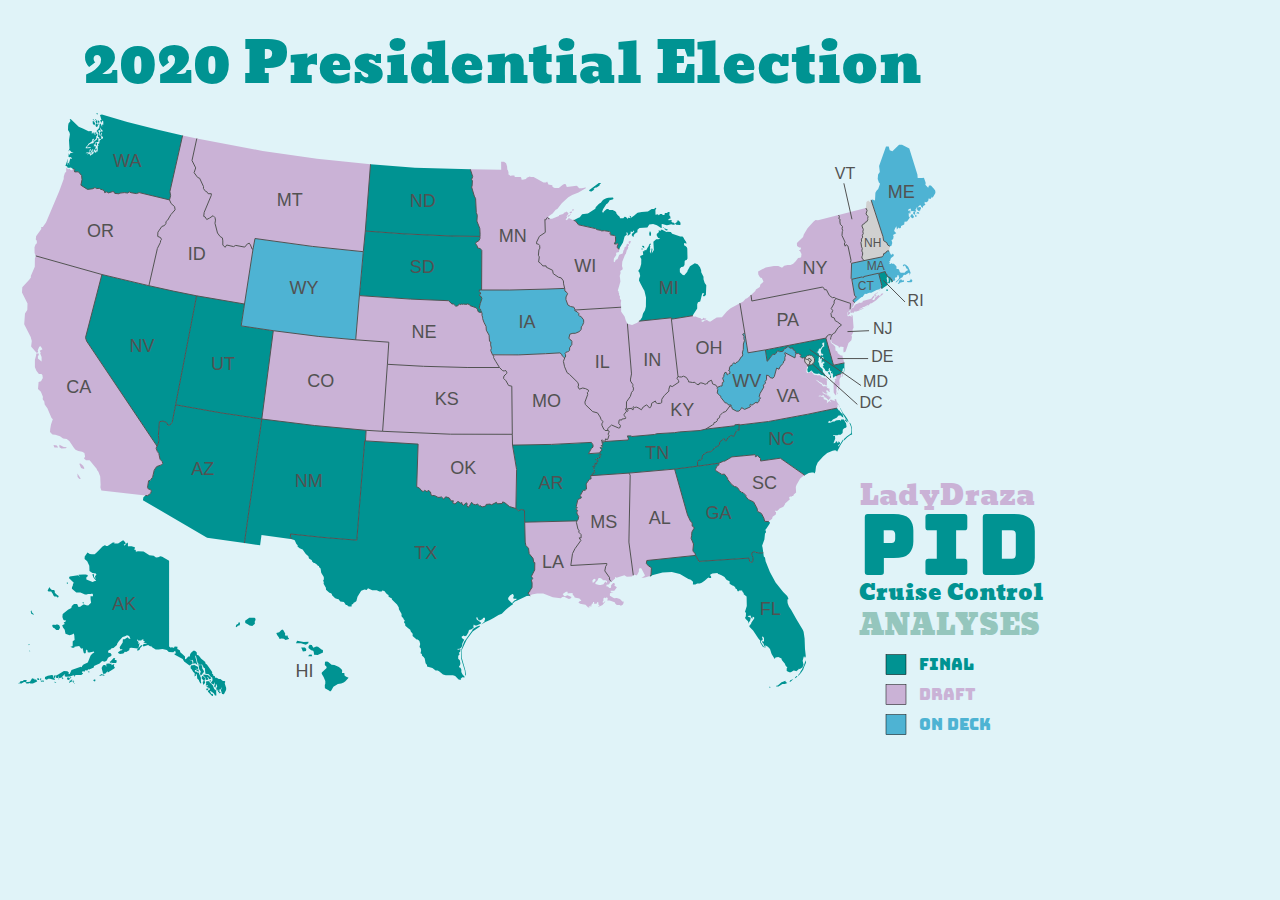
==== index.html @ 4c6d027c "Rename Index.html to index.html" ====
<!-- saved from url=(0014)about:internet -->
<html><head><meta http-equiv="Content-Type" content="text/html; charset=UTF-8">
   <title>Draza Map</title>
   <style type="text/css">
      .states {fill:#D0D0D0}                        /* default color for all states not specified below */
      .borders {stroke:#525252; stroke-width:1}    /* color and width of borders between states */
      .dccircle {display:yes}                      /* set display to yes to show the circle for the District of Columbia, or none to hide it */

      @font-face {
          font-family: 'Advent Pro';
          src: url('fonts/AdventPro-Regular.ttf') format('truetype');
          font-weight: normal;
          font-style: normal;
      }

      @font-face {
          font-family: 'Bevan';
          src: url('fonts/Bevan-Regular.ttf') format('truetype');
          font-weight: normal;
          font-style: normal;
      }

      @font-face {
          font-family: 'Bungee';
          src: url('fonts/Bungee-Regular.ttf') format('truetype');
          font-weight: normal;
          font-style: normal;
      }

      body {
         background-color: #e0f3f8;
      }

      .final, #legend-final {
        fill: #009392;
        color: #009392;
      }

      .draft, #legend-draft {
        fill: #cab2d6;
        color: #cab2d6;
      }

      .on-deck, #legend-on-deck {
        fill: #4eb3d3;
        color: #4eb3d3;
      }

      #map .dim {
         fill: #D0D0D0;
      }

      #map .highlight {
         fill: #ffff00 !important;
      }

      #map .state {
         cursor: pointer;
      }

      #map .state:hover path {
         opacity: .7;
      }

      #map .state text {
         font-size: 18px;
         font-family: Arial;
         fill: #525252;
         user-select: none
      }

      #map .state .text-md tspan {
         font-size: 16px;
      }

      #map .state .text-sm tspan {
         font-size: 12px;
      }

      #legend .ladydraza-text tspan {
         font-family: Bevan;
         font-size: 28px;
         font-weight: 100;
         fill: #cab2d6;
      }

      #legend .pid-text tspan {
         font-family: Bungee;
         font-size: 84px;
         font-weight: 100;
         fill: #009392;
         letter-spacing: 5px;
      }

      #legend .cruise-control-text tspan {
         font-family: Bevan;
         font-size: 22px;
         font-weight: 100;
         fill: #009392;
      }

      #legend .analyses-text tspan {
         font-family: Bevan;
         font-size: 29px;
         font-weight: 100;
         fill: #95c6bd;
      }

      #map-title text {
         font-family: Bevan;
         font-size: 56px;
         fill: #009392;
      }

      #legend text {
         font-family: Bungee;
         font-size: 16px;
      }

      #state-info {
         position: absolute;
         background-color: #efefef;
         border-radius: .5em;
         box-shadow: 5px 5px 15px #222;
         padding: 15px 0;
      }

      #state-info .header {
         font-family: Bungee;
         color: #333333;
         text-align: center;
         font-size: 20px;
         padding: 0 15px;
         line-height: 1;
      }

      #state-info .dots {
         font-family: Bungee;
         color: #333333;
         text-align: center;
         font-size: 20px;
         line-height: 1;
      }

      #state-info .menu {
         padding-left: 0;
         text-align: center;
         font-family: Advent Pro, Arial;
         font-size: 18px;
         list-style-type: none;
         margin: 0;
      }

      #state-info .menu li {
         padding: 0 20px;
      }

      #state-info .menu li:hover {
         background-color: #21c0c0;
         cursor: pointer;
      }

   </style>
   <script>
      const states = {
         'ak': { 'status': 'final' },
         'al': { 'status': 'draft' },
         'ar': { 'status': 'final' },
         'az': { 'status': 'final' },
         'ca': { 'status': 'draft' },
         'co': { 'status': 'draft' },
         'ct': { 'status': 'on-deck' },
         'dc': { 'status': null },
         'de': { 'status': 'draft' },
         'fl': { 'status': 'final' },
         'ga': { 'status': 'final' },
         'hi': { 'status': 'final' },
         'ia': { 'status': 'on-deck' },
         'id': { 'status': 'draft' },
         'il': { 'status': 'draft' },
         'in': { 'status': 'draft' },
         'ks': { 'status': 'draft' },
         'ky': { 'status': 'draft' },
         'la': { 'status': 'draft' },
         'ma': { 'status': 'on-deck' },
         'md': { 'status': 'final' },
         'me': { 'status': 'on-deck' },
         'mi': { 'status': 'final' },
         'mn': { 'status': 'draft' },
         'mo': { 'status': 'draft' },
         'ms': { 'status': 'draft' },
         'mt': { 'status': 'draft' },
         'nc': { 'status': 'final' },
         'nd': { 'status': 'final' },
         'ne': { 'status': 'draft' },
         'nh': { 'status': null },
         'nj': { 'status': 'draft' },
         'nm': { 'status': 'final' },
         'nv': { 'status': 'final' },
         'ny': { 'status': 'draft' },
         'oh': { 'status': 'draft' },
         'ok': { 'status': 'draft' },
         'or': { 'status': 'draft' },
         'pa': { 'status': 'draft' },
         'ri': { 'status': 'final' },
         'sc': { 'status': 'draft' },
         'sd': { 'status': 'final' },
         'tn': { 'status': 'final' },
         'tx': { 'status': 'final' },
         'ut': { 'status': 'final' },
         'va': { 'status': 'draft' },
         'vt': { 'status': 'draft' },
         'wa': { 'status': 'final' },
         'wi': { 'status': 'draft' },
         'wv': { 'status': 'on-deck' },
         'wy': { 'status': 'on-deck' },
      };

      const statuses = {
         'final': 'Final',
         'draft': 'Draft',
         'on-deck': 'On Deck',
      };

      window.onload = function () {
         // color code the states
         document.querySelectorAll('.state').forEach(function (state) {
            const abbrev = state.getAttribute('data-state');

            if (abbrev && states[abbrev].status) {
               state.classList.add(states[abbrev].status);
            }
         });

         // hover over final/draft/on-deck to see specific states
         document.querySelectorAll("#legend-final, #legend-draft, #legend-on-deck").forEach(function(el) {
            let type = el.id.replace('legend-', '');

            el.onmouseover = function() {
               document.querySelectorAll('.state .' + type).forEach(function (state) {
                  state.classList.remove('dim');
               })

               document.querySelectorAll('.state:not(.' + type + ')').forEach(function (state) {
                  state.classList.add('dim');
               })
            };

            el.onmouseout = function() {
               document.querySelectorAll('.state').forEach(function (state) {
                  state.classList.remove('dim');
               })
            }
         })

         document.onclick = function (ev) {
            const info = document.getElementById('state-info');
            const title = info.querySelector('.title');
            const status = info.querySelector('.status');

            if (ev.path.includes(info)) {
               return; // state-info clicked
            }

            // unhighlight states
            document.querySelectorAll('.state').forEach(function (el) {
               el.classList.remove('highlight');
               info.style.display = 'none';
               status.className = 'status';
            });

            // highlight selected state and show info box
            ev.path.forEach(function(el) {
               if (el.matches && el.matches('.state')) {
                  const abbrev = el.getAttribute('data-state');
                  const state = states[abbrev]
                  const stateName = el.querySelector('path title').innerHTML;

                  info.style.left = ev.clientX;
                  info.style.top = ev.clientY;

                  title.innerHTML = stateName;
                  status.classList.add(state.status);
                  status.innerHTML = '- ' + (statuses[state.status] || 'N/A');

                  el.classList.add('highlight');
                  info.style.display = '';
               }
            });
         }
      };
   </script>
</head>
<body>
   <div id="state-info" style="display: none;">
      <div class="header">
         <span class="title">MINNESOTA</span>
         <span class="status">- Draft</span>
      </div>
      <div class="dots">...</div>
      <ul class="menu">
         <li>Intro to PID Cruise Control</li>
         <li>Source Data JSON Feed</li>
         <li>Vote Ratio & Total Charts</li>
         <li>PDF Summary Analysis</li>
      </ul>
      <div class="dots">...</div>
      <ul class="menu">
         <li>USEIP</li>
         <li>"Counting" Votes</li>
         <li>What are the Odds?</li>
         <li>Why Florida is Weird</li>
      </ul>
      <div class="dots">...</div>
      <ul class="menu">
         <li>LadyDraza Telegram Channel</li>
         <li>Email LadyDraza</li>
      </ul>
   </div>

   <svg width="1059" height="800">

   <svg id="map-title" x="0" y="0">
      <text>
         <tspan x="75" y="75" dy="0">2020 Presidential Election</tspan>
      </text>
   </svg>

   <svg id="map" y="100" height="593" inkscape:version="0.92.5 (2060ec1f9f, 2020-04-08)" sodipodi:docname="draza.svg" version="1.1" width="959" xmlns="http://www.w3.org/2000/svg" xmlns:cc="http://creativecommons.org/ns#" xmlns:dc="http://purl.org/dc/elements/1.1/" xmlns:inkscape="http://www.inkscape.org/namespaces/inkscape" xmlns:rdf="http://www.w3.org/1999/02/22-rdf-syntax-ns#" xmlns:sodipodi="http://sodipodi.sourceforge.net/DTD/sodipodi-0.dtd" xmlns:svg="http://www.w3.org/2000/svg">
      <g class="states" id="g5493">
         <g class="state" data-state="al">
            <path d="m 643,467.4 .4,-7.3 -.9,-1.2 -1.7,-.7 -2.5,-2.8 .5,-2.9 48.8,-5.1 -.7,-2.2 -1.5,-1.5 -.5,-1.4 .6,-6.3 -2.4,-5.7 .5,-2.6 .3,-3.7 2.2,-3.8 -.2,-1.1 -1.7,-1 v -3.2 l -1.8,-1.9 -2.9,-6.1 -12.9,-45.8 -45.7,4 1.3,2 -1.3,67 4.4,33.2 .9,-.5 1.3,.1 .6,.4 .8,-.1 2,-3.8 v -2.3 l 1.1,-1.1 1.4,.5 3.4,6.4 v .9 l -3.3,2.2 3.5,-.4 4.9,-1.6 z" id="path5291">
               <title id="title5289">Alabama</title>
            </path>
            <text id="text5725-71-79" x="640.76062" xml:space="preserve" y="416.32956">
               <tspan id="tspan5723-14-4" sodipodi:role="line" x="640.76062" y="416.32956">AL</tspan>
            </text>
         </g>
         <!-- The scale of Alaska is 42% that of the contiguous United States, so its area is reduced to about 17.6%. The Islands of Four Mountains, Andreanof Islands, Rat Islands and Near Islands are not shown. -->
         <g class="state" data-state="ak">
            <path d="m 15.8,572 h 2.4 l .7,.7 -1,1.2 -1.9,.2 -2.5,1.3 -3.7,-.1 2.2,-.9 .3,-1.1 2.5,-.3 z m 8.3,-1.7 1.3,.5 h .9 l .5,1.2 .3,-.6 .9,.2 1.1,1.5 0,.5 -4.2,1.9 -2.4,-.1 -1,-.5 -1.1,.7 -2,0 -1.1,-1.4 4.7,-.5 z m 5.4,-.1 1,.1 .7,.7 v 1 l -1.3,.1 -.9,-1.1 z m 2.5,.3 1.3,-.1 -.1,1 -1.1,.6 z m .3,2.2 3.4,-.1 .2,1.1 -1.3,.1 -.3,-.5 -.8,.6 -.4,-.6 -.9,-.2 z m 166.3,7.6 2.1,.1 -1,1.9 -1.1,-.1 -.4,-.8 .5,-1.3 m -1.1,-2.9 .6,-1.3 -.2,-2.3 2.4,-.5 4.5,4.4 1.3,3.4 1.9,1.6 .3,5.1 -1.4,0 -1.3,-2.3 -3.1,-2.4 h -.6 l 1.1,2.8 1.7,.2 .2,2.1 -.9,.1 -4.1,-4.4 -.1,-.9 1.9,-1 0,-1 -.5,-.8 -1.6,-.6 -1.7,-1.3 1.4,.1 .5,-.4 -.6,-.9 -.6,.5 z m -3.6,-9.1 1.3,.1 2.4,2.5 -.2,.8 -.8,-.1 -.1,1.8 .5,.5 0,1.5 -.8,.3 -.4,1.2 -.8,-.4 -.4,-2.2 1.1,-1.4 -2.1,-2.2 .1,-1.2 z m 1.5,-1.5 1.9,.2 2.5,.1 3.4,3.2 -.2,.5 -1.1,.6 -1.1,-.2 -.1,-.7 -1.2,-1.6 -.3,.7 1,1.3 -.2,1.2 -.8,-.1 -1.3,.2 -.1,-1.7 -2.6,-2.8 z m -12.7,-8.9 .9,-.4 h 1.6 l .7,-.5 4.1,2.2 .1,1.5 -.5,.5 h -.8 l -1.4,-.7 1.1,1.3 1.8,0 .5,2 -.9,0 -2.2,-1.5 -1.1,-.2 .6,1.3 .1,.9 .8,-.6 1.7,1.2 1.3,-.1 -.2,.8 1.9,4.3 0,3.4 .4,2.1 -.8,.3 -1.2,-2 -.5,-1.5 -1.6,-1.6 -.2,-2.7 -.6,-1.7 h -.7 l .3,1.1 0,.5 -1.4,1 .1,-3.3 -1.6,-1.6 -1.3,-2.3 -1.2,-1.2 z m 7.2,-2.3 1.1,1.8 2.4,-.1 1,2.1 -.6,.6 2,3.2 v 1.3 l -1.2,.8 v .7 l -2,1.9 -.5,-1.4 -.1,-1.3 .6,-.7 v -1.1 l -1.5,-1.9 -.5,-3.7 -.9,-1.5 z m -56.7,-18.3 -4,4.1 v 1.6 l 2.1,-.8 .8,-1.9 2.2,-2.4 z m -31.6,16.6 0,.6 1.8,1.2 .2,-1.4 .6,.9 3.5,.1 .7,-.6 .2,-1.8 -.5,-.7 -1.4,0 0,-.8 .4,-.6 v -.4 l -1.5,-.3 -3.3,3.6 z m -8.1,6.2 1.5,5.8 h 2.1 l 2.4,-2.5 .3,1.2 6.3,-4 .7,-1 -1,-1.1 v -.7 l .5,-1.3 -.9,-.1 -2,1 0,-1.2 -2.7,-.6 -2.4,.3 -.2,3.4 -.8,-2 -1.5,-.1 -1,.6 z m -2.2,8.2 .1,-.7 2.1,-1.3 .6,.3 1.3,.2 1.3,1.2 -2.2,-.2 -.4,-.6 -1,.6 z m -5.2,3.3 -1.1,.8 1.5,1.4 .8,-.7 -.1,-1.3 z m -6.3,-7.9 1.4,.1 .4,.6 -1.8,.1 z m -13.9,11.9 v .5 l .7,.1 -.1,-.6 z m -.4,-3.2 -1,1 v .5 l .7,1.1 1,-1 -.7,-.1 z m -2,-.8 -.3,1 -1.3,.1 -.4,.2 0,1.3 -.5,.9 .6,0 .7,-.9 .8,-.1 .9,-1 .2,-1.3 z m -4.4,-2 -.2,1.8 1.4,.8 1.2,-.6 0,-1 1.7,-.3 -.1,-.6 -.9,-.2 -.7,.6 -.9,-.5 z m -4.9,-.1 1,.7 -.3,1.2 -1.4,-1.1 z m -4.2,1.3 1.4,.1 -.7,.8 z m -3.5,3 1.8,1.1 -1.7,.1 z m -25.4,-31.2 1.2,.6 -.8,.6 z m -.7,-6.3 .4,1.2 .8,-1.2 z m 24.3,-19.3 1.5,-.1 .9,.4 1.1,-.5 1.3,-.1 1.6,.8 .8,1.9 -.1,.9 -1.2,2 -2.4,-.2 -2.1,-1.8 -1,-.4 -1.1,-2 z m -21.1,-14.4 .1,1.9 2,2 v .5 l -.8,-.2 -1.7,-.8 -.3,-1.1 -.3,-1.6 z m 18.3,-23.3 v 1.2 l 1.9,1.8 h 2.3 l .6,1.1 v 1.6 l 2.1,1.9 1.8,1.2 -.1,.7 -.7,1.1 -1.4,-1.2 -2.1,.1 -.8,-.8 -.9,-2.1 -1.5,-2.2 -2.6,-.1 -1,-.7 1,-2.1 z m 16.8,-4.5 1,0 .1,1.1 h -1 z m 16.2,19.7 .9,.1 0,1.2 -1.7,-.5 z m 127.8,77.7 -1.2,.4 -.1,1.1 h 1.2 z m -157.6,-4.5 -1.3,-.4 -4.1,.6 -2.8,1.4 -.1,1.9 1.9,.7 1.5,-.9 1.7,-.1 4.7,1.4 .1,-1.3 -1.6,-1.1 z m 2.1,2.3 -.4,-1.4 1.2,.2 .1,1.4 1.8,0 .4,-2.5 .3,2.4 2.5,-.1 3.2,-3.3 .8,.1 -.7,1.3 1.4,.9 4.2,-.2 2.6,-1.2 1.4,-.1 .3,1.5 .6,-.5 .4,-1.4 5.9,.2 1.9,-1.6 -1.3,-1.1 .6,-1.2 2.6,.2 -.2,-1.2 2.5,.2 .7,-1.1 1.1,.2 4.6,-1.9 .2,-1.7 5.6,-2.4 2,-1.9 1.2,-.6 1.3,.8 2.3,-.9 1.1,-1.9 .5,-1.3 1.7,-.9 1.5,-.7 .4,-1.4 -1.1,-1.7 -2.2,-.2 -.2,-1.3 .8,-1.6 1.4,-.2 1.3,-1.5 1.9,-.1 3.4,-3.2 .4,-1.4 1.5,-2.3 3.8,-4.1 2.5,-.9 1.9,-.9 2.1,.8 1.4,2.6 -1.5,0 -1.4,-1.5 -3,2 -1.7,.1 -.2,3.1 -3.1,4.9 .6,2 2.3,0 -.6,1 -1.4,.1 -2.4,1.8 0,.9 1.9,1 3.4,-.6 1.4,-1.7 1.4,.1 3,-1.7 .5,-2.3 1.6,-.1 6.3,.8 1,-1.1 1,-4.5 -1.6,1.1 .6,-2.2 -1.6,-1.4 .8,-1.5 .1,1.5 3.4,0 .7,-1 1.6,-.1 -.3,1.7 1.9,.1 -1.9,1.3 4.1,1.1 -3.5,.4 -1.3,1.2 .9,1.4 4.6,-1.7 2.3,1.7 .7,-.9 .6,1.4 4,2.3 h 2.9 l 3.9,-.5 4.3,1.1 2,1.9 4.5,.4 1.8,-1.5 .8,2.4 -1.8,.7 1.2,1.2 7.4,3.8 1.4,2.5 5.4,4.1 3.3,-2 -.6,-2.2 -3.5,-2 3.1,1.2 .5,-.7 .9,1.3 0,2.7 2.1,-.6 2.1,1.8 -2.5,-9.8 1.2,1.3 1.4,6 2.2,2.5 2.4,-.4 1.8,3.5 h .9 l .6,5.6 3.4,.5 1.6,2.2 1.8,1.1 .4,2.8 -1.8,2.6 2.9,1.6 1.2,-2.4 -.2,3.1 -.8,.9 1.4,1.7 .7,-2.4 -.2,-1.2 .8,.2 .6,2.3 -1,1.4 .6,2.6 .5,.4 .3,-1.6 .7,.6 -.3,2 1.2,.2 -.4,.9 1.7,-.1 0,-1 h -1 l .1,-1.7 -.8,-.6 1.7,-.3 .5,-.8 0,-1.6 .5,1.3 -.6,1.8 1.2,3.9 1.8,.1 2.2,-4.2 .1,-1.9 -1.3,-4 -.1,-1.2 .5,-1.2 -.7,-.7 -1.7,.1 -2.5,-2 -1.7,0 -2,-1.4 -1.5,0 -.5,-1.6 -1.4,-.3 -.2,-1.5 -1,-.5 .1,-1.7 -5.1,-7.4 -1.8,-1.5 v -1.2 l -4.3,-3.5 -.7,-1.1 -1.6,-2 -1.9,-.6 0,-2.2 -1.2,-1.3 -1.7,-.7 -2.1,1.3 -1.6,2.1 -.4,2.4 -1.5,.1 -2.5,2.7 -.8,-.3 v -2.5 l -2.4,-2.2 -2.3,-2 -.5,-2 -2.5,-1.3 .2,-2.2 -2.8,-.1 -.7,1.1 -1.2,0 -.7,-.7 -1.2,.8 -1.8,-1.2 0,-85.8 -6.9,-4.1 -1.8,-.5 -2.2,1.1 -2.2,.1 -2.3,-1.6 -4.3,-.6 -5.8,-3.6 -5.7,-.4 -2,.5 -.2,-1.8 -1.8,-.7 1.1,-1 -.2,-.9 -3.2,-1.1 h -2.4 l -.4,.4 -.9,-.6 .1,-2.6 -.8,-.9 -2.5,2.9 -.8,-.1 v -.8 l 1.7,-.8 v -.8 l -1.9,-2.4 -1.1,-.1 -4.5,3.1 h -3.9 l .4,-.9 -1.8,-.1 -5.2,3.4 -1.8,0 -.6,-.8 -2.7,1.5 -3.6,3.7 -2.8,2.7 -1.5,1.2  -2.6,.1 -2.2,-.4 -2.3,-1.3 v 0 l -2.8,3.9 -.1,2.4 2.6,2.4 2.1,4.5 .2,5.3 2.9,2 3.4,.4 .7,.8 -1.5,2.3 .7,2.7 -1.7,-2.6 v -2.4 l -1.5,-.3 .1,1.2 .7,2.1 2.9,3.7 h -1.4 l -2.2,1.1 -6.2,-2.5 -.1,-2 1.4,-1.3 0,-1.4 -2.1,-.5 -2.3,.2 -4.8,.2 1.5,2.3 -1.9,-1.8 -8.4,1.2 -.8,1.5 4.9,4.7 -.8,1.4 -.3,2 -.7,.8 -.1,1.9 4.4,3.6 4.1,.2 4.6,1.9 h 2 l .8,-.6 3.8,.1 .1,-.8 1.2,1.1 .1,2 -2.5,-.1 .1,3.3 .5,3.2 -2.9,2.7 -1.9,-.1 -2,-.8 -1,.1 -3.1,2.1 -1.7,.2 -1.4,-2.8 -3.1,0 -2.2,2 -.5,1.8 -3.3,1.8 -5.3,4.3 -.3,3.1 .7,2.2 1,1.2 1,-.4 .9,1 -.8,.6 -1.5,.9 1.1,1.5 -2.6,1.1 .8,2.2 1.7,2.3 .8,4.1 4,1.5 2.6,-.8 1.7,-1.1 .5,2.1 .3,4.4 -1.9,1.4 0,4.4 -.6,.9 h -1.7 l 1.7,1.2 2.1,-.1 .4,-1 4.6,-.6 2,2.6 1.3,-.7 1.3,5.1 1,.5 1,-.7 .1,-2.4 .9,-1 .7,1.1 .2,1.6 1.6,.4 4.7,-1.2 .2,1.2 -2,1.1 -1.6,1.7 -2.8,7 -4.3,2 -1.4,1.5 -.3,1.4 -1,-.6 -9.3,3.3 -1.8,4.1 -1.3,-.4 .5,-1.1 -1.5,-1.4 -3.5,-.2 -5.3,3.2 -2.2,1.3 -2.3,0 -.5,2.4 z" id="path5295">
               <title id="title5293">Alaska</title>
            </path>
            <text id="text5725-71-55" x="104.188" xml:space="preserve" y="501.71381">
               <tspan id="tspan5723-14-53" sodipodi:role="line" x="104.188" y="501.71381">AK</tspan>
            </text>
         </g>
         <g class="state" data-state="az">
            <path d="m 139.6,387.6 3,-2.2 .8,-2.4 -1,-1.6 -1.8,-.2 -1.1,-1.6 1.1,-6.9 1.6,-.3 2.4,-3.2 1.6,-7 2.4,-3.6 4.8,-1.7 1.3,-1.3 -.4,-1.9 -2.3,-2.5 -1.2,-5.8 -1.4,-1.8 -1.3,-3.4 .9,-2.1 1.4,-3 .5,-2.9 -.5,-4.9 1,-13.6 3.5,-.6 3.7,1.4 1.2,2.7 h 2 l 2.4,-2.9 3.4,-17.5 46.2,8.2 40,6 -17.4,124.1 -37.3,-5.4 -64.2,-37.5 .5,-2.9 2,-1.8 z" id="path5299">
               <title id="title5297">Arizona</title>
            </path>
            <text id="text5725-64" x="183.28081" xml:space="preserve" y="366.89658">
               <tspan id="tspan5723-98" sodipodi:role="line" x="183.28081" y="366.89658">AZ</tspan>
            </text>
         </g>
         <g class="state" data-state="ar">
            <path d="m 584.2,367 .9,-2.2 1.2,.5 .7,-1 -.8,-.7 .3,-1.5 -1.1,-.9 .6,-1 -.1,-1.5 -1.1,-.1 .8,-.8 1.3,.8 .3,-1.4 -.4,-1.1 .1,-.7 2,.6 -.4,-1.5 1.6,-1.3 -.5,-.9 -1.1,.1 -.6,-.9 .9,-.9 1.6,-.2 .5,-.8 1.4,-.2 -.1,-.8 -.9,-.9 v -.5 h 1.5 l .4,-.7 -1.4,-1 -.1,-.6 -11.2,.8 2.8,-5.1 1.7,-1.5 v -2.2 l -1.6,-2.5 -39.8,2 -39.1,.7 4.1,24.4 -.7,39 2.6,2.3 2.8,-1.3 3.2,.8 .2,11.9 52.3,-1.3 1.2,-1.5 .5,-3 -1.5,-2.3 -.5,-2.2 .9,-.7 v -.8 l -1.7,-1.1 -.1,-.7 1.6,-.9 -1.2,-1.1 1.7,-7.1 3.4,-1.6 v -.8 l -1.1,-1.4 2.9,-5.4 h 1.9 l 1.5,-1.2 -.3,-5.2 3.1,-4.5 1.8,-.6 -.5,-3.1 z" id="path5303">
               <title id="title5301">Arkansas</title>
            </path>
            <text id="text5725-71-6" x="530.41296" xml:space="preserve" y="381.27704">
               <tspan id="tspan5723-14-6" sodipodi:role="line" x="530.41296" y="381.27704">AR</tspan>
            </text>
         </g>
         <g class="state" data-state="ca">
            <path d="m 69.4,365.6 3.4,5.2 -1.4,.1 -1.8,-1.9 z m 1.9,-9.8 1.8,4.1 2.6,1 .7,-.6 -1.3,-2.5 -2.6,-2.4 z m -19.9,-19 v 2.4 l 2,1.2 4.4,-.2 1,-1 -3.1,-.2 z m -5.9,.1 3.3,.5 1.4,2.2 h -3.8 z m 47.9,45.5 -1,-3 .2,-3 -.4,-7.9 -1.8,-4.8 -1.2,-1.4 -.6,-1.5 -7,-8.6 -3.6,.1 -2,-1.9 1.1,-1.8 -.7,-3.7 -2.2,-1.2 -3.9,-.6 -2.8,-1.3 -1.5,-1.9 -4.5,-6.6 -2.7,-2.2 -3.7,-.5 -3.1,-2.3 -4.7,-1.5 -2.8,-.3 -2.5,-2.5 .2,-2.8 .8,-4.8 1.8,-5.1 -1.4,-1.6 -4,-9.4 -2.7,-3.7 -.4,-3 -1.6,-2.3 .2,-2.5 -2,-5 -2.9,-2.7 .6,-7.1 2.4,-.8 1.8,-3.1 -.4,-3.2 -1,-.9 h -2.5 l -2.5,-3.3 -1.5,-3.5 v -7.5 l 1.2,-4.2 .2,-2.1 2.5,.2 -.1,1.6 -.8,.7 v 2.5 l 3.7,3.2 v -4.7 l -1.4,-3.4 .5,-1.1 -1,-1.7 2.8,-1.5 -1.9,-3 -1.4,.5 -1.5,3.8 .5,1.3 -.8,1 -.9,-.1 -5.4,-6.1 .7,-5.6 -1.1,-3.9 -6.5,-12.8 .8,-10.7 2.3,-3.6 .2,-6.4 -5.5,-11.1 .3,-5.2 6.9,-7.5 1.7,-2.4 -.1,-1.4 4,-9.2 .1,-8.4 .9,-2.5 66.1,18.6 -16.4,63.1 1.1,3.5 70.4,105 -.9,2.1 1.3,3.4 1.4,1.8 1.2,5.8 2.3,2.5 .4,1.9 -1.3,1.3 -4.8,1.7 -2.4,3.6 -1.6,7 -2.4,3.2 -1.6,.3 -1.1,6.9 1.1,1.6 1.8,.2 1,1.6 -.8,2.4 -3,2.2 -2.2,-.1 z" id="path5307">
               <title id="title5305">California</title>
            </path>
            <text id="text5725-24" x="58.350143" xml:space="preserve" y="285.10742">
               <tspan id="tspan5723-94" sodipodi:role="line" x="58.350143" y="285.10742">CA</tspan>
            </text>
         </g>
         <g class="state" data-state="co">
            <path d="m 374.6,323.3 -16.5,-1 -51.7,-4.8 -52.6,-6.5 11.5,-88.3 44.9,5.7 37.5,3.4 33.1,2.4 -1.4,22.1 z" id="path5311">
               <title id="title5309">Colorado</title>
            </path>
            <text id="text5725-48" x="299.22363" xml:space="preserve" y="278.81595">
               <tspan id="tspan5723-09" sodipodi:role="line" x="299.22363" y="278.81595">CO</tspan>
            </text>
         </g>
         <g class="state" data-state="ct">
            <path d="m 873.5,178.9 .4,-1.1 -3.2,-12.3 -.1,-.3 -14.9,3.4 v .7 l -.9,.3 -.5,-.7 -10.5,2.4 2.8,16.3 1.8,1.5 -3.5,3.4 1.7,2.2 5.4,-4.5 1.7,-1.3 h .8 l 2.4,-3.1 1.4,.1 2.9,-1.1 h 2.1 l 5.3,-2.7 2.8,-.9 1,-1 1.5,.5 z" id="path5315">
               <title id="title5313">Connecticut</title>
            </path>
            <text class="text-sm" x="849.77527" xml:space="preserve" y="182.26024">
               <tspan id="tspan6067-7" sodipodi:role="line" x="849.77527" y="182.26024">CT</tspan>
            </text>
         </g>
         <g class="state" data-state="de">
            <path d="m 822.2,226.6 -1.6,.3 -1.5,1.1 -1.2,2.1 7.6,27.1 10.9,-2.3 -2.2,-7.6 -1.1,.5 -3.3,-2.6 -.5,-1.7 -1.8,-1 -.2,-3.7 -2.1,-2.2 -1.1,-.8 -1.2,-1.1 -.4,-3.2 .3,-2.1 1,-2.2 z" id="path5319">
               <title id="title5317">Delaware</title>
            </path>
            <path d="m 829.57545,250.5642 h 30.55857" id="path6123" inkscape:connector-curvature="0" style="fill:none;stroke:#525252;stroke-width:1px;stroke-linecap:butt;stroke-linejoin:miter;stroke-opacity:1"></path>
            <text class="text-md" x="863.18634" xml:space="preserve" y="253.96034">
               <tspan id="tspan6067-7-0-7" sodipodi:role="line" x="863.18634" y="253.96034">DE</tspan>
            </text>
         </g>
         <g class="state" data-state="fl">
            <path d="m 751.7,445.1 -4,-.7 -1.7,-.9 -2.2,1.4 v 2.5 l 1.4,2.1 -.5,4.3 -2.1,.6 -1,-1.1 -.6,-3.2 -50.1,3.3 -3.3,-6 -48.8,5.1 -.5,2.9 2.5,2.8 1.7,.7 .9,1.2 -.4,7.3 -1.1,.6 .5,.4 1,-.3 .7,-.8 10.5,-2.7 9.2,-.5 8.1,1.9 8.5,5 2.4,.8 2.2,2 -.1,2.7 h 2.4 l 1.9,-1 2.5,.1 2,-.8 2.9,-2 3.1,-2.9 1.1,-.4 .6,.5 h 1.4 l .5,-.8 -.5,-1.2 -.6,-.6 .2,-.8 2,-1.1 5,-.4 .8,1 1,.1 2.3,1 3,1.8 1.2,1.7 1.1,1.2 2.8,1.4 v 2.4 l 2.8,1.9 1,.1 1.6,1.4 .7,1.6 1,.2 .8,2.1 .7,.6 1,-1.1 2.9,.1 .5,1.4 1.1,.9 v 1.3 l 2.9,2.2 .2,9.6 -1.8,5.8 1,1.2 -.2,3.4 -.8,1.4 .7,1.2 2.3,2.3 .3,1.5 .8,1 -.4,-1.9 1.3,-.6 .8,-3.6 -3,-1.2 .1,-.6 2.6,-.4 .9,2.6 1.1,.6 .1,-2 1.1,.3 .6,.8 -.1,.7 -2.9,4.2 -.2,1.1 -1.7,1.9 v 1.1 l 3.7,3.8 5.3,7.9 1.8,2.1 v 1.8 l 2.8,4.6 2.3,.6 .7,-1.2 -2.1,.3 -3,-4.5 .2,-1.4 1.5,-.8 v -1.5 l -.6,-1.3 .9,-.9 .4,.9 .7,.5 v 4 l -1.2,-.6 -.8,.9 1.4,1.6 1,2.6 1.2,-.6 2.3,1.2 2.1,2.2 1.6,5.1 3.1,4.8 .8,-1.3 2.8,-.5 3.2,1.3 .3,1.7 3.3,3.8 .1,1.1 2.2,2.7 -.7,.5 v 2.7 l 2.7,1.4 h 1.5 l 2.7,-1.8 1.5,.3 1.1,.4 2.3,-1.7 .2,-.7 1.2,.3 2.4,-1.7 1.3,-2.3 -.7,-3.2 -.2,-1.3 1.1,-4 .6,-.2 .6,1.6 .8,-1.8 -.8,-7.2 -.4,-10.5 -1,-6.8 -.7,-1.7 -6.6,-11.1 -5.2,-9.1 -2.2,-3.3 -1.3,-3.6 -.2,-3.4 .9,-.3 v -.9 l -1.1,-2.2 -4,-4 -7.6,-9.7 -5.7,-10.4 -4.3,-10.7 -.6,-3.7 -1.2,-1 -.5,-3.8 z m 9.2,134.5 1.7,-.1 -.7,-1 z m 7.3,-1.1 v -.7 l 1.6,-.2 3.7,-3.3 1.5,-.6 2.4,-.9 .3,1.3 1.7,.8 -2.6,1.2 h -2.4 l -3.9,2.5 z m 17.2,-7.6 -3,1.4 -1,1.3 1.1,.1 z m 3.8,-2.9 -1.1,.3 -1.4,2 1.1,-.2 1.5,-1.6 z m 8.3,-15.7 -1.7,5.6 -.8,1 -1,2.6 -1.2,1.6 -.7,1.7 -1.9,2.2 v .9 l 2.7,-2.8 2.4,-3.5 .6,-2 2.1,-4.9 z" id="path5323">
               <title id="title5321">Florida</title>
            </path>
            <text id="text5725-71-96" x="751.71564" xml:space="preserve" y="507.10648">
               <tspan id="tspan5723-14-90" sodipodi:role="line" x="751.71564" y="507.10648">FL</tspan>
            </text>
         </g>
         <g class="state" data-state="ga">
            <path d="m 761.8,414.1 v 1.4 l -4.2,6.2 -1.2,.2 1.5,.5 v 2 l -.9,1.1 -.6,6 -2.3,6.2 .5,2 .7,5.1 -3.6,.3 -4,-.7 -1.7,-.9 -2.2,1.4 v 2.5 l 1.4,2.1 -.5,4.3 -2.1,.6 -1,-1.1 -.6,-3.2 -50.1,3.3 -3.3,-6 -.7,-2.2 -1.5,-1.5 -.5,-1.4 .6,-6.3 -2.4,-5.7 .5,-2.6 .3,-3.7 2.2,-3.8 -.2,-1.1 -1.7,-1 v -3.2 l -1.8,-1.9 -2.9,-6.1 -12.9,-45.8 22.9,-2.9 21.4,-3 -.1,1.9 -1.9,1 -1.4,3.2 .2,1.3 6.1,3.8 2.6,-.3 3.1,4 .4,1.7 4.2,5.1 2.6,1.7 1.4,.2 2.2,1.6 1.1,2.2 2,1.6 1.8,.5 2.7,2.7 .1,1.4 2.6,2.8 5,2.3 3.6,6.7 .3,2.7 3.9,2.1 2.5,4.8 .8,3.1 4.2,.4 z" id="path5327">
               <title id="title5325">Georgia</title>
            </path>
            <text id="text5725-71-60" x="697.38385" xml:space="preserve" y="410.93686">
               <tspan id="tspan5723-14-0" sodipodi:role="line" x="697.38385" y="410.93686">GA</tspan>
            </text>
         </g>
         <!-- Hawaii is shown in the same scale as the contiguous United States. The Northwestern Hawaiian Islands are not shown. -->
         <g class="state" data-state="hi">
            <path d="m 317,553.7 -.2,3.2 1.7,1.9 .1,1.2 -4.8,4.5 -.1,1.2 1.9,3.2 1.7,4.2 v 2.6 l -.5,1.2 .1,3.4 4.1,2.1 1.1,1.1 1.2,-1.1 2.1,-3.6 4.5,-2.9 3.3,-.5 2.5,-1 1.7,-1.2 3.2,-3.5 -2.8,-1.1 -1.4,-1.4 .1,-1.7 -.5,-.6 h -2 l .2,-2.5 -.7,-1.2 -2.6,-2.3 -4.5,-1.9 -2.8,-.2 -3.3,-2.7 -1.2,-.6 z m -15.3,-17 -1.1,1.5 -.1,1.7 2.7,2.4 1.9,.5 .6,1 .4,3 3.6,.2 5.3,-2.6 -.1,-2.5 -1.4,-.5 -3.5,-2.6 -1.8,-.3 -2.9,1.3 -1.5,-2.7 z m -1.5,11.5 .9,-1.4 2.5,-.3 .6,1.8 z m -7,-8.7 1.7,4 3.1,-.6 .3,-2 -1.4,-1.5 z m -4.1,-6.7 -1.1,2.4 h 5 l 4.8,1.6 2.5,-1.6 .2,-1.5 -4.8,.2 z m -16,-10.6 -1.9,2.1 -2.9,.6 .8,2.2 2.2,2.8 .1,1 2.1,-.3 2.3,.1 1.7,1.2 3.5,-.8 v -.7 l -1,-.8 -.5,-2.1 -.8,-.3 -.5,1 -1.2,-1.3 .2,-1.4 -1.8,-3.3 -1.1,-.7 z m -31.8,-12.4 -4.2,2.9 .2,2.3 2.4,1.2 1.9,1.3 2.7,.4 2.6,-2.2 -.2,-1.9 .8,-1.7 v -1.4 l -1,-.9 z m -10.8,4.8 -.3,1.2 -1.9,.9 -.6,1.8 1,.8 1.1,-1.5 1.9,-.6 .4,-2.6 z" id="path5331">
               <title id="title5329">Hawaii</title>
            </path>
            <text id="text5725-23-2" x="287.51962" xml:space="preserve" y="568.83093">
               <tspan id="tspan5723-87-2" sodipodi:role="line" x="287.51962" y="568.83093">HI</tspan>
            </text>
         </g>
         <g class="state" data-state="id">
            <path d="m 165.3,183.1 -24.4,-5.4 8.5,-37.3 2.9,-5.8 .4,-2.1 .8,-.9 -.9,-2 -2.9,-1.2 .2,-4.2 4,-5.8 2.5,-.8 1.6,-2.3 -.1,-1.6 1.8,-1.6 3.2,-5.5 4.2,-4.8 -.5,-3.2 -3.5,-3.1 -1.6,-3.6 1.1,-4.3 -.7,-4 12.7,-56.1 14.2,3 -4.8,22 3.7,7.4 -1.6,4.8 3.6,4.8 1.9,.7 3.9,8.3 v 2.1 l 2.3,3 h .9 l 1.4,2.1 h 3.2 v 1.6 l -7.1,17 -.5,4.1 1.4,.5 1.6,2.6 2.8,-1.4 3.6,-2.4 1.9,1.9 .5,2.5 -.5,3.2 2.5,9.7 2.6,3.5 2.3,1.4 .4,3 v 4.1 l 2.3,2.3 1.6,-2.3 6.9,1.6 2.1,-1.2 9,1.7 2.8,-3.3 1.8,-.6 1.2,1.8 1.6,4.1 .9,.1 -8.5,54.8 -47.9,-8.2 z" id="path5335">
               <title id="title5333">Idaho</title>
            </path>
            <text id="text5725-68" x="179.68567" xml:space="preserve" y="152.08774">
               <tspan id="tspan5723-4" sodipodi:role="line" x="179.68567" y="152.08774">ID</tspan>
            </text>
         </g>
         <g class="state" data-state="il">
            <path d="m 623.5,265.9 -1,5.2 v 2 l 2.4,3.5 v .7 l -.3,.9 .9,1.9 -.3,2.4 -1.6,1.8 -1.3,4.2 -3.8,5.3 -.1,7 h -1 l .9,1.9 v .9 l -2.2,2.7 .1,1.1 1.5,2.2 -.1,.9 -3.7,.6 -.6,1.2 -1.2,-.6 -1,.5 -.4,3.3 1.7,1.8 -.4,2.4 -1.5,.3 -6.9,-3 -4,3.7 .3,1.8 h -2.8 l -1.4,-1.5 -1.8,-3.8 v -1.9 l .8,-.6 .1,-1.3 -1.7,-1.9 -.9,-2.5 -2.7,-4.1 -4.8,-1.3 -7.4,-7.1 -.4,-2.4 2.8,-7.6 -.4,-1.9 1.2,-1.1 v -1.3 l -2.8,-1.5 -3,-.7 -3.4,1.2 -1.3,-2.3 .6,-1.9 -.7,-2.4 -8.6,-8.4 -2.2,-1.5 -2.5,-5.9 -1.2,-5.4 1.4,-3.7 .7,-.7 .1,-2.3 -.7,-.9 1,-1.5 1.8,-.6 .9,-.3 1,-1.2 v -2.4 l 1.7,-2.4 .5,-.5 .1,-3.5 -.9,-1.4 -1,-.3 -1.1,-1.6 1,-4 3,-.8 h 2.4 l 4.2,-1.8 1.7,-2.2 .1,-2.4 1.1,-1.3 1.3,-3.2 -.1,-2.6 -2.8,-3.5 h -1.2 l -.9,-1.1 .2,-1.6 -1.7,-1.7 -2.5,-1.3 .5,-.6 45.9,-2.8 .1,4.6 3.4,4.6 1.2,4.1 1.6,3.2 z" id="path5339">
               <title id="title5337">Illinois</title>
            </path>
            <text id="text5725-71-8" x="586.83374" xml:space="preserve" y="259.94153">
               <tspan id="tspan5723-14-9" sodipodi:role="line" x="586.83374" y="259.94153">IL</tspan>
            </text>
         </g>
         <g class="state" data-state="in">
            <path d="m 629.2,214.8 -5.1,2.3 -4.7,-1.4 4.1,50.2 -1,5.2 v 2 l 2.4,3.5 v .7 l -.3,.9 .9,1.9 -.3,2.4 -1.6,1.8 -1.3,4.2 -3.8,5.3 -.1,7 h -1 l .9,1.9 1.1,.8 .6,-1 -.7,-1.7 4.6,-.5 .2,1.2 1.1,.2 .4,-.9 -.6,-1.3 .3,-.8 1.3,.8 1.7,-.4 1.7,.6 3.4,2.1 1.8,-2.8 3.5,-2.2 3,3.3 1.6,-2.1 .3,-2.7 3.8,-2.3 .2,1.3 1.9,1.2 3,-.2 1.2,-.7 .1,-3.4 2.5,-3.7 4.6,-4.4 -.1,-1.7 1.2,-3.8 2.2,1 6.7,-4.5 -.4,-1.7 -1.5,-2.1 1,-1.9 -6.6,-57.2 -.1,-1.4 -32.4,3.4 z" id="path5343">
               <title id="title5341">Indiana</title>
            </path>
            <text id="text5725-71-66" x="635.36792" xml:space="preserve" y="258.14398">
               <tspan id="tspan5723-14-37" sodipodi:role="line" x="635.36792" y="258.14398">IN</tspan>
            </text>
         </g>
         <g class="state" data-state="ia">
            <path d="m 556.9,183 2.1,1.6 .6,1.1 -1.6,3.3 -.1,2.5 2,5.5 2.7,1.5 3.3,.7 1.3,2.8 -.5,.6 2.5,1.3 1.7,1.7 -.2,1.6 .9,1.1 h 1.2 l 2.8,3.5 .1,2.6 -1.3,3.2 -1.1,1.3 -.1,2.4 -1.7,2.2 -4.2,1.8 h -2.4 l -3,.8 -1,4 1.1,1.6 1,.3 .9,1.4 -.1,3.5 -.5,.5 -1.7,2.4 v 2.4 l -1,1.2 -.9,.3 -1.8,.6 -1,1.5 .7,.9 -.1,2.3 -.7,.7 -1.5,-.8 -1.1,-1.1 -.6,-1.6 -1.7,-1.3 -14.3,.8 -27.2,1.2 -25.9,-.1 -1.8,-4.4 .7,-2.2 -.8,-3.3 .2,-2.9 -1.3,-.7 -.4,-6.1 -2.8,-5 -.2,-3.7 -2.2,-4.3 -1.3,-3.7 v -1.4 l -.6,-1.7 v -2.3 l -.5,-.9 -.7,-1.7 -.3,-1.3 -1.3,-1.2 1,-4.3 1.7,-5.1 -.7,-2 -1.3,-.4 -.4,-1.6 1,-.5 .1,-1.1 -1.3,-1.5 .1,-1.6 2.2,.1 h 28.2 l 36.3,-.9 18.6,-.7 z" id="path5347">
               <title id="title5345">Iowa</title>
            </path>
            <text id="text5725-28" x="510.43732" xml:space="preserve" y="220.39514">
               <tspan id="tspan5723-43" sodipodi:role="line" x="510.43732" y="220.39514">IA</tspan>
            </text>
         </g>
         <g class="state" data-state="ks">
            <path d="m 459.1,259.5 -43.7,-1.2 -36,-2 -4.8,67 67.7,2.9 62,.1 -.5,-48.1 -3.2,-.7 -2.6,-4.7 -2.5,-2.5 .5,-2.3 2.7,-2.6 .1,-1.2 -1.5,-2.1 -.9,1 -2,-.6 -2.9,-3 z" id="path5351">
               <title id="title5349">Kansas</title>
            </path>
            <text id="text5725-83" x="426.85062" xml:space="preserve" y="296.7916">
               <tspan id="tspan5723-07" sodipodi:role="line" x="426.85062" y="296.7916">KS</tspan>
            </text>
         </g>
         <g class="state" data-state="ky">
            <path d="m 692.1,322.5 -20.5,1.4 -5.2,.8 -17.4,1 -2.6,.8 -22.6,2 -.7,-.6 h -3.7 l 1.2,3.2 -.6,.9 -23.3,1.5 1,-2.7 1.4,.9 .7,-.4 1.2,-4.1 -1,-1 1,-2 .2,-.9 -1.3,-.8 -.3,-1.8 4,-3.7 6.9,3 1.5,-.3 .4,-2.4 -1.7,-1.8 .4,-3.3 1,-.5 1.2,.6 .6,-1.2 3.7,-.6 .1,-.9 -1.5,-2.2 -.1,-1.1 2.2,-2.7 0,-.9 1.1,.8 .6,-1 -.7,-1.7 4.6,-.5 .2,1.2 1.1,.2 .4,-.9 -.6,-1.3 .3,-.8 1.3,.8 1.7,-.4 1.7,.6 3.4,2.1 1.8,-2.8 3.5,-2.2 3,3.3 1.6,-2.1 .3,-2.7 3.8,-2.3 .2,1.3 1.9,1.2 3,-.2 1.2,-.7 .1,-3.4 2.5,-3.7 4.6,-4.4 -.1,-1.7 1.2,-3.8 2.2,1 6.7,-4.5 -.4,-1.7 -1.5,-2.1 1,-1.9 1.3,.5 2.2,.1 1.9,-.8 2.9,1.2 2.2,3.4 v 1 l 4.1,.7 2.3,-.2 1.9,2.1 2.2,.2 v -1 l 1.9,-.8 3,.8 1.2,.8 1.3,-.7 h .9 l .6,-1.7 3.4,-1.8 .5,.8 .8,2.9 3.5,1.4 1.2,2.1 -.1,1.1 .6,1 -.6,3.6 1.9,1.6 .8,1.1 1,.6 -.1,.9 4.4,5.6 h 1.4 l 1.5,1.8 1.2,.3 1.4,-.1 -4.9,6.6 -2.9,1 -3,3 -.4,2.2 -2.1,1.3 -.1,1.7 -1.4,1.4 -1.8,.5 -.5,1.9 -1,.4 -6.9,4.2 z m -98,11.3 -.7,-.7 .2,-1 h 1.1 l .7,.7 -.3,1 z" id="path5355">
               <title id="title5353">Kentucky</title>
            </path>
            <text id="text5725-71-08" x="662.33136" xml:space="preserve" y="308.47574">
               <tspan id="tspan5723-14-62" sodipodi:role="line" x="662.33136" y="308.47574">KY</tspan>
            </text>
         </g>
         <g class="state" data-state="la">
            <path d="m 602.5,472.8 -1.2,-1.8 .3,-1.3 -4.8,-6.8 .9,-4.6 1,-1.4 .1,-1.4 -36,2 1.7,-11.9 2.4,-4.8 6,-8.4 -1.8,-2.5 h 2 v -3.3 l -2.4,-2.5 .5,-1.7 -1.2,-1 -1.6,-7.1 .6,-1.4 -52.3,1.3 .5,19.9 .7,3.4 2.6,2.8 .7,5.4 3.8,4.6 .8,4.3 h 1 l -.1,7.3 -3.3,6.4 1.3,2.3 -1.3,1.5 .7,3 -.1,4.3 -2.2,3.5 -.1,.8 -1.7,1.2 1,1.8 1.2,1.1 1.6,-1.3 5.3,-.9 6.1,-.1 9.6,3.8 8,1 1.5,-1.4 1.8,-.2 4.8,2.2 1.6,-.4 1.1,-1.5 -4.2,-1.8 -2.2,1 -1.1,-.2 -1.4,-2 3.3,-2.2 1.6,-.1 v 1.7 l 1.5,-.1 3.4,-.3 .4,2.3 1.1,.4 .6,1.9 4.8,1 1.7,1.6 v .7 h -1.2 l -1.5,1.7 1.7,1.2 5.4,1 2.7,2.8 4.4,-1 -3.7,.2 -.1,-.6 2.8,-.7 .2,-1.8 1.2,-.3 v -1.4 l 1.1,.1 v 1.6 l 2.5,.1 .8,-1.9 .9,.3 .2,2.5 1.2,.2 -1.8,2 2.6,-.9 2,-1.1 2.9,-3.3 h -.7 l -1.3,1.2 -.4,-.1 -.5,-.8 .9,-1.2 v -2.3 l 1.1,-.8 .7,.7 1,-.8 1,-.1 .6,1.3 -.6,1.9 h 2.4 l 5.1,1.7 .5,1.3 1.6,1.4 2.8,.1 1.3,.7 1.8,-1 .9,-1.7 v -1.7 h -1.4 l -1.2,-1.4 -1.1,-1.1 -3.2,-.9 -2.6,.2 -4.2,-2.4 v -2.3 l 1.3,-1 2.4,.6 -3.1,-1.6 .2,-.8 h 3.6 l 2.6,-3.5 -2.6,-1.8 .8,-1.5 -1.2,-.8 h -.8 l -2,2.1 v 2.1 l -.6,.7 -1.1,-.1 -1.6,-1.4 h -1.3 v -1.5 l .6,-.7 .8,.7 1.7,-1.6 .7,-1.6 .8,-.3 z m -10.3,-2.7 1.9,1 .8,1.1 2.5,.1 1.5,.8 .2,1.4 -.4,.6 -.9,-1.5 -1.4,1.2 -.9,1.4 -2.8,.8 -1.6,.1 -3.7,-1 .1,-1.7 2,-2 1.1,-2.4 z m -4.7,1.2 v 1.1 l -1.8,2 h -1.2 v -2.2 l 1.6,-1.5 z" id="path5359">
               <title id="title5357">Louisiana</title>
            </path>
            <text id="text5725-71-0" x="534.00806" xml:space="preserve" y="460.36981">
               <tspan id="tspan5723-14-8" sodipodi:role="line" x="534.00806" y="460.36981">LA</tspan>
            </text>
         </g>
         <g class="state" data-state="me">
            <path d="m 875,128.7 .6,4 3.2,2 .8,2.2 2.3,1.4 1.4,-.3 1,-3 -.8,-2.9 1.6,-.9 .5,-2.8 -.6,-1.3 3.3,-1.9 -2.2,-2.3 .9,-2.4 1.4,-2.2 .5,3.2 1.6,-2 1.3,.9 1.2,-.8 v -1.7 l 3.2,-1.3 .3,-2.9 2.5,-.2 2.7,-3.7 v -.7 l -.9,-.5 -.1,-3.3 .6,-1.1 .2,1.6 1,-.5 -.2,-3.2 -.9,.3 -.1,1.2 -1.2,-1.4 .9,-1.4 .6,.1 1.1,-.4 .5,2.8 2,-.3 2.9,.7 v -1 l -1.1,-1.2 1.3,.1 .1,-2.3 .6,.8 .3,1.9 2.1,1.5 .2,-1 .9,-.2 -.3,-.8 .8,-.6 -.1,-1.6 -1.6,-.2 -2,.7 1.4,-1.6 .7,-.8 1.3,-.2 .4,1.3 1.7,1.6 .4,-2.1 2.3,-1.2 -.9,-1.3 .1,-1.7 1.1,.5 h .7 l 1.7,-1.4 .4,-2.3 2.2,.3 .1,-.7 .2,-1.6 .5,1.4 1.5,-1 2.3,-4.1 -.1,-2.2 -1.4,-2 -3,-3.2 h -1.9 l -.8,2.2 -2.9,-3 .3,-.8 v -1.5 l -1.6,-4.5 -.8,-.2 -.7,.4 h -4.8 l -.3,-3.6 -8.1,-26 -7.3,-3.7 -2.9,-.1 -6.7,6.6 -2.7,-1 -1,-3.9 h -2.7 l -6.9,19.5 .7,6.2 -1.7,2.4 -.4,4.6 1.3,3.7 .8,.2 v 1.6 l -1.6,4.5 -1.5,1.4 -1.3,2.2 -.4,7.8 -2.4,-1 -1.5,.4 z m 34.6,-24.7 -1,.8 v 1.3 l .7,-.8 .9,.8 .4,-.5 1.1,.2 -1,-.8 .4,-.8 z m -1.7,2.6 -1,1.1 .5,.4 -.1,1 h 1.1 v -1.8 z m -3,-1.6 .9,1.3 1,.5 .3,-1 v -1.8 l -1.3,-.7 -.4,1.2 z m -1,5 -1.7,-1.7 1.6,-2.4 .8,.3 .2,1.1 1,.8 v 1.1 l -1,1 z" id="path5363">
               <title id="title5361">Maine</title>
            </path>
            <text id="text5725-71-9" x="879.83655" xml:space="preserve" y="90.071793">
               <tspan id="tspan5723-14-03" sodipodi:role="line" x="879.83655" y="90.071793">ME</tspan>
            </text>
         </g>
         <g class="state" data-state="md">
            <path d="m 822.9,269.3 0,-1.7 h -.8 l 0,1.8 z m 11.8,-3.9 1.2,-2.2 .1,-2.5 -.6,-.6 -.7,.9 -.2,2.1 -.8,1.4 -.3,1.1 -4.6,1.6 -.7,.8 -1.3,.2 -.4,.9 -1.3,.6 -.3,-2.5 .4,-.7 -.8,-.5 .2,-1.5 -1.6,1 v -2 l 1.2,-.3 -1.9,-.4 -.7,-.8 .4,-1.3 -.8,-.6 -.7,1.6 .5,.8 -.7,.6 -1.1,.5 -2,-1 -.2,-1.2 -1,-1.1 -1.4,-1.7 1.5,-.8 -1,-.6 v -.9 l .6,-1 1.7,-.3 -1.4,-.6 -.1,-.7 -1.3,-.1 -.4,1.1 -.6,.3 .1,-3.4 1,-1 .8,.7 .1,-1.6 -1,-.9 -.9,1.1 -1,1.4 -.6,-1 .2,-2.4 .9,-1 .9,.9 1.2,-.7 -.4,-1.7 -1,1 -.9,-2.1 -.2,-1.7 1.1,-2.4 1.1,-1.4 1.4,-.2 -.5,-.8 .5,-.6 -.3,-.7 .2,-2.1 -1.5,.4 -.8,1.1 1,1.3 -2.6,3.6 -.9,-.4 -.7,.9 -.6,2.2 -1.8,.5 1.3,.6 1.3,1.3 -.2,.7 .9,1.2 -1.1,1 .5,.3 -.5,1.3 v 2.1 l -.5,1.3 .9,1.1 .7,3.4 1.3,1.4 1.6,1.4 .4,2.8 1.6,2 .4,1.4 v 1 h -.7 l -1.5,-1.2 -.4,.2 -1.2,-.2 -1.7,-1.4 -1.4,-.3 -1,.5 -1.2,-.3 -.4,.2 -1.7,-.8 -1,-1 -1,-1.3 -.6,-.2 -.8,.7 -1.6,1.3 -1.1,-.8 -.4,-2.3 .8,-2.1 -.3,-.5 .3,-.4 -.7,-1 1,-.1 1,-.9 .4,-1.8 1.7,-2.6 -2.6,-1.8 -1,1.7 -.6,-.6 h -1 l -.6,-.1 -.4,-.4 .1,-.5 -1.7,-.6 -.8,.3 -1.2,-.1 -.7,-.7 -.5,-.2 -.2,-.7 .6,-.8 v -.9 l -1.2,-.2 -1,-.9 -.9,.1 -1.6,-.3 -.9,-.4 .2,-1.6 -1,-.5 -.2,-.7 h -.7 l -.8,-1.2 .2,-1 -2.6,.4 -2.2,-1.6 -1.4,.3 -.9,1.4 h -1.3 l -1.7,2.9 -3.3,.4 -1.9,-1 -2.6,3.8 -2.2,-.3 -3.1,3.9 -.9,1.6 -1.8,1.6 -1.7,-11.4 60.5,-11.8 7.6,27.1 10.9,-2.3 0,5.3 -.1,3.1 -1,1.8 z m -13.4,-1.8 -1.3,.9 .8,1.8 1.7,.8 -.4,-1.6 z" id="path5367">
               <title id="title5365">Maryland</title>
            </path>
            <path d="m 801.71321,241.57638 51.23056,35.95127" id="path6131" inkscape:connector-curvature="0" style="fill:none;stroke:#525252;stroke-width:1px;stroke-linecap:butt;stroke-linejoin:miter;stroke-opacity:1"></path>
            <text class="text-md" x="855.09729" xml:space="preserve" y="279.12622">
               <tspan id="tspan6067-7-0-2" sodipodi:role="line" x="855.09729" y="279.12622">MD</tspan>
            </text>
         </g>
         <g class="state" data-state="ma">
            <path d="m 899.9,174.2 h 3.4 l .9,-.6 .1,-1.3 -1.9,-1.8 .4,1 -1.5,1.5 h -2.3 l .1,.8 z m -9,1.8 -1.2,-.6 1,-.8 .6,-2.1 1.2,-1 .8,-.2 .6,.9 1.1,.2 .6,-.6 .5,1.9 -1.3,.3 -2.8,.7 z m -34.9,-23.4 18.4,-3.8 1,-1.5 .3,-1.7 1.9,-.6 .5,-1.1 1.7,-1.1 1.3,.3 1.7,3.3 1,.4 1.1,-1.3 .8,1.3 v 1.1 l -3,2.4 .2,.8 -.9,1 .4,.8 -1.3,.3 .9,1.2 -.8,.7 .6,1 .9,-.2 .3,-.8 1.1,.6 h 1.8 l 2.5,2.6 .2,2.6 1.8,.1 .8,1.1 .6,2 1,.7 h 1.9 l 1.9,-.1 .8,-.9 1.6,-1.2 1.1,-.3 -1.2,-2.1 -.3,.9 -1.5,-3.6 h -.8 l -.4,.9 -1.2,-1 1.3,-1.1 1.8,.4 2.3,2.1 1.3,2.7 1.2,3.3 -1,2.8 v -1.8 l -.7,-1 -3.5,2.3 -.9,-.3 -1.6,1 -.1,1.2 -2.2,1.2 -2,2.1 -2,1.9 h -1.2 l 3.3,-3.3 .5,-1.9 -.5,-.6 -.3,-1.3 -.9,-.1 -.1,1.3 -1,1.2 h -1.2 l -.3,1.1 .4,1.2 -1.2,1.1 -1.1,-.2 -.4,1 -1.4,-3 -1.3,-1.1 -2.6,-1.3 -.6,-2.2 h -.8 l -.7,-2.6 -6.5,2 -.1,-.3 -14.9,3.4 v .7 l -.9,.3 -.5,-.7 -10.5,2.4 -.7,-1 .5,-15 z" id="path5371">
               <title id="title5369">Massachusetts</title>
            </path>
            <text class="text-sm" x="858.69635" xml:space="preserve" y="161.58781">
               <tspan id="tspan6067" sodipodi:role="line" x="858.69635" y="161.58781">MA</tspan>
            </text>
         </g>
         <g class="state" data-state="mi">
            <path d="m 663.3,209.8 .1,1.4 21.4,-3.5 .5,-1.2 3.9,-5.9 v -4.3 l .8,-2.1 2.2,-.8 2,-7.8 1,-.5 1,.6 -.2,.6 -1.1,.8 .3,.9 .8,.4 1.9,-1.4 .4,-9.8 -1.6,-2.3 -1.2,-3.7 v -2.5 l -2.3,-4.4 v -1.8 l -1.2,-3.3 -2.3,-3 -2.9,-1 -4.8,3 -2.5,4.6 -.2,.9 -3,3.5 -1.5,-.2 -2.9,-2.8 -.1,-3.4 1.5,-1.9 2,-.2 1.2,-1.7 .2,-4 .8,-.8 1.1,-.1 .9,-1.7 -.2,-9.6 -.3,-1.3 -1.2,-1.2 -1.7,-1 -.1,-1.8 .7,-.6 1.8,.8 -.3,-1.7 -1.9,-2.7 -.7,-1.6 -1.1,-1.1 h -2.2 l -8.1,-2.9 -1.4,-1.7 -3.1,-.3 -1.2,.3 -4.4,-2.3 h -1.4 l .5,1 -2.7,-.1 .1,.6 .6,.6 -2.5,2.1 .1,1.8 1.5,2.3 1.5,.2 v .6 l -1.5,.5 -2.1,-.1 -2.8,2.5 .1,2.5 .4,5.8 -2.2,3.4 .8,-4.5 -.8,-.6 -.9,5.3 -1,-2.3 .5,-2.3 -.5,-1 .6,-1.3 -.6,-1.1 1,-1 v -1.2 l -1.3,.6 -1.3,3.1 -.7,.7 -1.3,2.4 -1.7,-.2 -.1,1.2 h -1.6 l .2,1.5 .2,2 -3,1.2 .1,1.3 1,1.7 -.1,5.2 -1.3,4.4 -1.7,2.5 1.2,1.4 .8,3.5 -1,2.5 -.2,2.1 1.7,3.4 2.5,4.9 1.2,1.9 1.6,6.9 -.1,8.8 -.9,3.9 -2,3.2 -.9,3.7 -2,3 -1.2,1 z m -95.8,-96.8 3,3.8 17,3.8 1.4,1 4,.8 .7,.5 2.8,-.2 4.9,.8 1.4,1.5 -1,1 .8,.8 3.8,.7 1.2,1.2 .1,4.4 -1.3,2.8 2,.1 1,-.8 .9,.8 -1.1,3.1 1,1.6 1.2,.3 .8,-1.8 2.9,-4.6 1.6,-6 2.3,-2 -.5,-1.6 .5,-.9 1,1.6 -.3,2.2 2.9,-2.2 .2,-2.3 2.1,.6 .8,-1.6 .7,.6 -.7,1.5 -1,.5 -1,2 1.4,1.8 1.1,-.5 -.5,-.7 1,-1.5 1.9,-1.7 h .8 l .2,-2.6 2,-1.8 7.9,-.5 1.9,-3.1 3.8,-.3 3.8,1.2 4.2,2.7 .7,-.2 -.2,-3.5 .7,-.2 4.5,1.1 1.5,-.2 2.9,-.7 1.7,.4 1.8,.1 v -1.1 l -.7,-.9 -1.5,-.2 -1.1,-.8 .5,-1.4 -.8,-.3 -2.6,.1 -.1,-1 1.1,-.8 .6,.8 .5,-1.8 -.7,-.7 .7,-.2 -1.4,-1.3 .3,-1.3 .1,-1.9 h -1.3 l -1.5,1 -1.9,.1 -.5,1.8 -1.9,.2 -.3,-1.2 -2.2,.1 -1,1.2 -.7,-.1 -.2,-.8 -2.6,.4 -.1,-4.8 1,-2 -.7,-.1 -1.8,1.1 h -2.2 l -3.8,2.7 -6.2,.3 -4.1,.8 -1.9,1.5 -1.4,1.3 -2.5,1.7 -.3,.8 -.6,-1.7 -1.3,-.6 v .6 l .7,.7 v 1.3 l -1.5,-.6 h -.6 l -.3,1.2 -2,-1.9 -1.3,-.2 -1.3,1.5 -3.2,-.1 -.5,-1.4 -2,-1.9 -1.3,-1.6 v -.7 l -1.1,-1.4 -2.6,-1.2 -3.3,-.1 -1.1,-.9 h -1.4 l -.7,.4 -2.2,2.2 -.7,1.1 -1,-.7 .2,-1 .8,-2.1 3.2,-5 .8,-.2 1.7,-1.9 .7,-1.6 3,-.6 .8,-.6 -.1,-1 -.5,-.5 -4.5,.2 -2,.5 -2.6,1.2 -1.2,1.2 -1.7,2.2 -1.8,1 -3.3,3.4 -.4,1.6 -7.4,4.6 -4,.5 -1.8,.4 -2.3,3 -1.8,.7 -4.4,2.3 z m 100.7,3.8 3.8,.1 .6,-.5 -.2,-2 -1.7,-1.8 -1.9,.1 -.1,.5 1.1,.4 -1.6,.8 -.3,1 -.6,-.6 -.4,.8 z m -75.1,-41.9 -2.3,.2 -2.7,1.9 -7.1,5.3 .8,1 1.8,.3 2.8,-2 -1.1,-.5 2.3,-1.6 h 1 l 3,-1.9 -.1,-.9 z m 41.1,62.8 v 1 l 2.1,1.6 -.2,-2.4 z m -.7,2.8 1.1,.1 v .9 h -1 z m 21.4,-21.3 v .9 l .8,-.2 v -.5 z m 4.7,3.1 -.1,-1.1 -1.6,-.2 -.6,-.4 h -.9 l -.4,.3 .9,.4 1.1,1.1 z m -18,1.2 -.1,1.1 -.3,.7 .2,2.2 .4,.3 .7,.1 .5,-.9 .1,-1.6 -.3,-.6 -.1,-1.1 z" id="path5375">
               <title id="title5373">Michigan</title>
            </path>
            <text id="text5725-71-05" x="650.64728" xml:space="preserve" y="186.24144">
               <tspan id="tspan5723-14-34" sodipodi:role="line" x="650.64728" y="186.24144">MI</tspan>
            </text>
         </g>
         <g class="state" data-state="mn">
            <path d="m 464.7,68.6 -1.1,2.8 .8,1.4 -.3,5.1 -.5,1.1 2.7,9.1 1.3,2.5 .7,14 1,2.7 -.4,5.8 2.9,7.4 .3,5.8 -.1,2.1 -.1,2.2 -.9,2 -3.1,1.9 -.3,1.2 1.7,2.5 .4,1.8 2.6,.6 1.5,1.9 -.2,39.5 h 28.2 l 36.3,-.9 18.6,-.7 -1.1,-4.5 -.2,-3 -2.2,-3 -2.8,-.7 -5.2,-3.6 -.6,-3.3 -6.3,-3.1 -.2,-1.3 h -3.3 l -2.2,-2.6 -2,-1.3 .7,-5.1 -.9,-1.6 .5,-5.4 1,-1.8 -.3,-2.7 -1.2,-1.3 -1.8,-.3 v -1.7 l 2.8,-5.8 5.9,-3.9 -.4,-13 .9,.4 .6,-.5 .1,-1.1 .9,-.6 1.4,1.2 .7,-.1 v 0 l -1.2,-2.2 4.3,-3.1 3.1,-3.7 1.6,-.8 4.7,-5.9 6.3,-5.8 3.9,-2.1 6.3,-2.7 7.6,-4.5 -.6,-.4 -3.7,.7 -2.8,.1 -1,-1.6 -1.4,-.9 -9.8,1.2 -1,-2.8 -1.6,-.1 -1.7,.8 -3.7,3.1 h -4.1 l -2.1,-1 -.3,-1.7 -3.9,-.8 -.6,-1.6 -.7,-1.3 -1,.9 -2.6,.1 -9.9,-5.5 h -2.9 l -.8,-.7 -3.1,1.3 -.8,1.3 -3.3,.8 -1.3,-.2 v -1.7 l -.7,-.9 h -5.9 l -.4,-1.4 h -2.6 l -1.1,.4 -2.4,-1.7 .3,-1.4 -.6,-2.4 -.7,-1.1 -.2,-3 -1,-3.1 -2.1,-1.6 h -2.9 l .1,8 -30.9,-.4 z" id="path5379">
               <title id="title5377">Minnesota</title>
            </path>
            <text id="text5725" x="490.73474" xml:space="preserve" y="133.7226">
               <tspan id="tspan5723" sodipodi:role="line" x="490.73474" y="133.7226">MN</tspan>
            </text>
         </g>
         <g class="state" data-state="ms">
            <path d="m 623.8,468.6 -5,.1 -2.4,-1.5 -7.9,2.5 -.9,-.7 -.5,.2 -.1,1.6 -.6,.1 -2.6,2.7 -.7,-.1 -.6,-.7 -1.2,-1.8 .3,-1.3 -4.8,-6.8 .9,-4.6 1,-1.4 .1,-1.4 -36,2 1.7,-11.9 2.4,-4.8 6,-8.4 -1.8,-2.5 h 2 v -3.3 l -2.4,-2.5 .5,-1.7 -1.2,-1 -1.6,-7.1 .6,-1.4 1.2,-1.5 .5,-3 -1.5,-2.3 -.5,-2.2 .9,-.7 v -.8 l -1.7,-1.1 -.1,-.7 1.6,-.9 -1.2,-1.1 1.7,-7.1 3.4,-1.6 v -.8 l -1.1,-1.4 2.9,-5.4 h 1.9 l 1.5,-1.2 -.3,-5.2 3.1,-4.5 1.8,-.6 -.5,-3.1 38.3,-2.6 1.3,2 -1.3,67 4.4,33.2 z" id="path5383">
               <title id="title5381">Mississippi</title>
            </path>
            <text id="text5725-71-67" x="582.33984" xml:space="preserve" y="419.92465">
               <tspan id="tspan5723-14-71" sodipodi:role="line" x="582.33984" y="419.92465">MS</tspan>
            </text>
         </g>
         <g class="state" data-state="mo">
            <path d="m 555.3,248.9 -1.1,-1.1 -.6,-1.6 -1.7,-1.3 -14.3,.8 -27.2,1.2 -25.9,-.1 1.3,1.3 -.3,1.4 2.1,3.7 3.9,6.3 2.9,3 2,.6 .9,-1 1.5,2.1 -.1,1.2 -2.7,2.6 -.5,2.3 2.5,2.5 2.6,4.7 3.2,.7 .5,48.1 .2,10.8 39.1,-.7 39.8,-2 1.6,2.5 v 2.2 l -1.7,1.5 -2.8,5.1 11.2,-.8 1,-2 1.2,-.5 v -.7 l -1.2,-1.1 -.6,-1 1.7,.2 .8,-.7 -1.4,-1.5 1.4,-.5 .1,-1 -.6,-1 v -1.3 l -.7,-.7 .2,-1 h 1.1 l .7,.7 -.3,1 .8,.7 .8,-1 1,-2.7 1.4,.9 .7,-.4 1.2,-4.1 -1,-1 1,-2 .2,-.9 -1.3,-.8 h -2.8 l -1.4,-1.5 -1.8,-3.8 v -1.9 l .8,-.6 .1,-1.3 -1.7,-1.9 -.9,-2.5 -2.7,-4.1 -4.8,-1.3 -7.4,-7.1 -.4,-2.4 2.8,-7.6 -.4,-1.9 1.2,-1.1 v -1.3 l -2.8,-1.5 -3,-.7 -3.4,1.2 -1.3,-2.3 .6,-1.9 -.7,-2.4 -8.6,-8.4 -2.2,-1.5 -2.5,-5.9 -1.2,-5.4 1.4,-3.7 z" id="path5387">
               <title id="title5385">Missouri</title>
            </path>
            <text id="text5725-71" x="524.12146" xml:space="preserve" y="299.48792">
               <tspan id="tspan5723-14" sodipodi:role="line" x="524.12146" y="299.48792">MO</tspan>
            </text>
         </g>
         <g class="state" data-state="mt">
            <path d="m 247,130.5 57.3,7.9 51,5.3 2,-20.7 5.2,-66.7 -53.5,-5.6 -54.3,-7.7 -65.9,-12.5 -4.8,22 3.7,7.4 -1.6,4.8 3.6,4.8 1.9,.7 3.9,8.3 v 2.1 l 2.3,3 h .9 l 1.4,2.1 h 3.2 v 1.6 l -7.1,17 -.5,4.1 1.4,.5 1.6,2.6 2.8,-1.4 3.6,-2.4 1.9,1.9 .5,2.5 -.5,3.2 2.5,9.7 2.6,3.5 2.3,1.4 .4,3 v 4.1 l 2.3,2.3 1.6,-2.3 6.9,1.6 2.1,-1.2 9,1.7 2.8,-3.3 1.8,-.6 1.2,1.8 1.6,4.1 .9,.1 z" id="path5391">
               <title id="title5389">Montana</title>
            </path>
            <text id="text5725-0" x="268.66504" xml:space="preserve" y="98.160835">
               <tspan id="tspan5723-7" sodipodi:role="line" x="268.66504" y="98.160835">MT</tspan>
            </text>
         </g>
         <g class="state" data-state="ne">
            <path d="m 402.5,191.1 38,1.6 3.4,3.2 1.7,.2 2.1,2 1.8,-.1 1.8,-2 1.5,.6 1,-.7 .7,.5 .9,-.4 .7,.4 .9,-.4 1,.5 1.4,-.6 2,.6 .6,1.1 6.1,2.2 1.2,1.3 .9,2.6 1.8,.7 1.5,-.2 .5,.9 v 2.3 l .6,1.7 v 1.4 l 1.3,3.7 2.2,4.3 .2,3.7 2.8,5 .4,6.1 1.3,.7 -.2,2.9 .8,3.3 -.7,2.2 1.8,4.4 1.3,1.3 -.3,1.4 2.1,3.7 3.9,6.3 h -32.4 l -43.7,-1.2 -36,-2 1.4,-22.1 -33.1,-2.4 3.7,-44.2 z" id="path5395">
               <title id="title5393">Nebraska</title>
            </path>
            <text id="text5725-33" x="403.4823" xml:space="preserve" y="230.28175">
               <tspan id="tspan5723-04" sodipodi:role="line" x="403.4823" y="230.28175">NE</tspan>
            </text>
         </g>
         <g class="state" data-state="nv">
            <path d="m 167.6,296.8 -3.4,17.5 -2.4,2.9 h -2 l -1.2,-2.7 -3.7,-1.4 -3.5,.6 -1,13.6 .5,4.9 -.5,2.9 -1.4,3 -70.4,-105 -1.1,-3.5 16.4,-63.1 47,11.2 24.4,5.4 23.3,4.7 z" id="path5399">
               <title id="title5397">Nevada</title>
            </path>
            <text id="text5725-3" x="121.4673" xml:space="preserve" y="243.76346">
               <tspan id="tspan5723-0" sodipodi:role="line" x="121.4673" y="243.76346">NV</tspan>
            </text>
         </g>
         <g class="state" data-state="nh">
            <path d="m 862.6,93.6 -1.3,.1 -1,-1.1 -1.9,1.4 -.5,6.1 1.2,2.3 -1.1,3.5 2.1,2.8 -.4,1.7 .1,1.3 -1.1,2.1 -1.4,.4 -.6,1.3 -2.1,1 -.7,1.5 1.4,3.4 -.5,2.5 .5,1.5 -1,1.9 .4,1.9 -1.3,1.9 .2,2.2 -.7,1.1 .7,4.5 .7,1.5 -.5,2.6 .9,1.8 -.2,2.5 -.5,1.3 -.1,1.4 2.1,2.6 18.4,-3.8 1,-1.5 .3,-1.7 1.9,-.6 .5,-1.1 1.7,-1.1 1.3,.3 .8,-4.8 -2.3,-1.4 -.8,-2.2 -3.2,-2 -.6,-4 -11.9,-36.8 z" id="path5403">
               <title id="title5401">New Hampshire</title>
            </path>
            <text class="text-sm" x="856.06671" xml:space="preserve" y="138.91629">
               <tspan id="tspan6067-4" sodipodi:role="line" x="856.06671" y="138.91629">NH</tspan>
            </text>
         </g>
         <g class="state" data-state="nj">
            <path d="m 842.5,195.4 -14.6,-4.9 -1.8,2.5 .1,2.2 -3,5.4 1.5,1.8 -.7,2 -1,1 .5,3.6 2.7,.9 1,2.8 2.1,1.1 4.2,3.2 -3.3,2.6 -1.6,2.3 -1.8,3 -1.6,.6 -1.4,1.7 -1,2.2 -.3,2.1 .8,.9 .4,2.3 1.2,.6 2.4,1.5 1.8,.8 1.6,.8 .1,1.1 .8,.1 1.1,-1.2 .8,.4 2.1,.2 -.2,2.9 .2,2.5 1.8,-.7 1.5,-3.9 1.6,-4.8 2.9,-2.8 .6,-3.5 -.6,-1.2 1.7,-2.9 v -1.2 l -.7,-1.1 1.2,-2.7 -.3,-3.6 -.6,-8.2 -1.2,-1.4 v 1.4 l .5,.6 h -1.1 l -.6,-.4 -1.3,-.2 -.9,.6 -1.2,-1.6 .7,-1.7 v -1 l 1.7,-.7 .8,-2.1 z" id="path5407">
               <title id="title5405">New Jersey</title>
            </path>
            <path d="m 839.46204,223.60075 21.57076,-0.89878" id="path6125" inkscape:connector-curvature="0" style="fill:none;stroke:#525252;stroke-width:1px;stroke-linecap:butt;stroke-linejoin:miter;stroke-opacity:1"></path>
            <text class="text-md" x="864.98383" xml:space="preserve" y="226.0981">
               <tspan id="tspan6067-7-0-5" sodipodi:role="line" x="864.98383" y="226.0981">NJ</tspan>
            </text>
         </g>
         <g class="state" data-state="nm">
            <path d="m 357.5,332.9 h -.8 l -7.9,99.3 -31.8,-2.6 -34.4,-3.6 -.3,3 2,2.2 -30.8,-4.1 -1.4,10.2 -15.7,-2.2 17.4,-124.1 52.6,6.5 51.7,4.8 z" id="path5411">
               <title id="title5409">New Mexico</title>
            </path>
            <text id="text5725-77" x="286.64069" xml:space="preserve" y="379.47949">
               <tspan id="tspan5723-46" sodipodi:role="line" x="286.64069" y="379.47949">NM</tspan>
            </text>
         </g>
         <g class="state" data-state="ny">
            <path d="m 872.9,181.6 -1.3,.1 -.5,1 z m -30.6,22.7 .7,.6 1.3,-.3 1.1,.3 .9,-1.3 h 1.9 l 2.4,-.9 5.1,-2.1 -.5,-.5 -1.9,.8 -2,.9 .2,-.8 2.6,-1.1 .8,-1 1.2,.1 4.1,-2.3 v .7 l -4.2,3 4.5,-2.8 1.7,-2.2 1.5,-.1 4.5,-3.1 3.2,-3.1 3,-2.3 1,-1.2 -1.7,-.1 -1,1.2 -.2,.7 -.9,.7 -.8,-1.1 -1.7,1 -.1,.9 -.9,-.2 .5,-.9 -1.2,-.7 -.6,.9 .9,.3 .2,.5 -.3,.5 -1.4,2.6 h -1.9 l .9,-1.8 .9,-.6 .3,-1.7 1.4,-1.6 .9,-.8 1.5,-.7 -1.2,-.2 -.7,.9 h -.7 l -1.1,.8 -.2,1 -2.2,2.1 -.4,.9 -1.4,.9 -7.7,1.9 .2,.9 -.9,.7 -2,.3 -1,-.6 -.2,1.1 -1.1,-.4 .1,1 -1.2,-.1 -1.2,.5 -.2,1.1 h -1 l .2,1 h -.7 l .2,1 -1.8,.4 -1.5,2.3 z m -.8,-.4 -1.6,.4 v 1 l -.7,1.6 .6,.7 2.4,-2.3 -.1,-.9 z m -10.1,-95.2 -.6,1.9 1.4,.9 -.4,1.5 .5,3.2 2.2,2.3 -.4,2.2 .6,2 -.4,1 -.3,3.8 3.1,6.7 -.8,1.8 .9,2.2 .9,-1.6 1.9,1.5 3,14.2 -.5,2 1.1,1 -.5,15 .7,1 2.8,16.3 1.8,1.5 -3.5,3.4 1.7,2.2 -1.3,3.3 -1.5,1.7 -1.5,2.3 -.2,-.7 .4,-5.9 -14.6,-4.9 -1.6,-1.1 -1.9,.3 -3,-2.2 -3,-5.8 h -2 l -.4,-1.5 -1.7,-1.1 -70.5,13.9 -.8,-6 4.3,-3.9 .6,-1.7 3.9,-2.5 .6,-2.4 2.3,-2 .8,-1.1 -1.7,-3.3 -1.7,-.5 -1.8,-3 -.2,-3.2 7.6,-3.9 8.2,-1.6 h 4.4 l 3.2,1.6 .9,-.1 1.8,-1.6 3.4,-.7 h 3 l 2.6,-1.3 2.5,-2.6 2.4,-3.1 1.9,-.4 1.1,-.5 .4,-3.2 -1.4,-2.7 -1.2,-.7 2,-1.3 -.1,-1.8 h -1.5 l -2.3,-1.4 -.1,-3.1 6.2,-6.1 .7,-2.4 3.7,-6.3 5.9,-6.4 2.1,-1.7 2.5,.1 20.6,-5.2 z" id="path5415">
               <title id="title5413">New York</title>
            </path>
            <text id="text5725-71-051" x="794.45233" xml:space="preserve" y="166.46823">
               <tspan id="tspan5723-14-96" sodipodi:role="line" x="794.45233" y="166.46823">NY</tspan>
            </text>
         </g>
         <g class="state" data-state="nc">
            <path d="m 829,300.1 -29.1,6.1 -39.4,7.3 -29.4,3.5 v 5.2 l -1.5,-.1 -1.4,1.2 -2.4,5.2 -2.6,-1.1 -3.5,2.5 -.7,2.1 -1.5,1.2 -.8,-.8 -.1,-1.5 -.8,-.2 -4,3.3 -.6,3.4 -4.7,2.4 -.5,1.2 -3.2,2.6 -3.6,.5 -4.6,3 -.8,4.1 -1.3,.9 -1.5,-.1 -1.4,1.3 -.1,4.9 21.4,-3 4.4,-1.9 1.3,-.1 7.3,-4.3 23.2,-2.2 .4,.5 -.2,1.4 .7,.3 1.2,-1.5 3.3,3 .1,2.6 19.7,-2.8 24.5,17.1 4,-2.2 3,-.7 h 1.7 l 1.1,1.1 .8,-2 .6,-5 1.7,-3.9 5.4,-6.1 4.1,-3.5 5.4,-2.3 2.5,-.4 1.3,.4 .7,1.1 3.3,-6.6 3.3,-5.3 -.7,-.3 -4.4,6.8 -.5,-.8 2,-2.2 -.4,-1.5 -2,-.5 1,1.3 -1.2,.1 -1.2,-1.8 -1.2,2 -1.6,.2 1,-2.7 .7,-1.7 -.2,-2.9 -2.2,-.1 .9,-.9 1.1,.3 2.7,.1 .8,-.5 h 2.3 l 2,-1.9 .2,-3.2 1.3,-1.4 1.2,-.2 1.3,-1 -.5,-3.7 -2.2,-3.8 -2.7,-.2 -.9,1.6 -.5,-1 -2.7,.2 -1.2,.4 -1.9,1.2 -.3,-.4 h -.9 l -1.8,1.2 -2.6,.5 v -1.3 l .8,-1 1,.7 h 1 l 1.7,-2.1 3.7,-1.7 2,-2.2 h 2.4 l .8,1.3 1.7,.8 -.5,-1.5 -.3,-1.6 -2.8,-3.1 -.3,-1.4 -.4,1 -.9,-1.3 z m 7,31 2.7,-2.5 4.6,-3.3 v -3.7 l -.4,-3.1 -1.7,-4.2 1.5,1.4 1,3.2 .4,7.6 -1.7,.4 -3.1,2.4 -3.2,3.2 z m 1.9,-19.3 -.9,-.2 v 1 l 2.5,2.2 -.2,-1.4 z m 2.9,2.1 -1.4,-2.8 -2.2,-3.4 -2.4,-3 -2.2,-4.3 -.8,-.7 2.2,4.3 .3,1.3 3.4,5.5 1.8,2.1 z" id="path5419">
               <title id="title5417">North Carolina</title>
            </path>
            <text id="text5725-71-5" x="760.29858" xml:space="preserve" y="337.23676">
               <tspan id="tspan5723-14-44" sodipodi:role="line" x="760.29858" y="337.23676">NC</tspan>
            </text>
         </g>
         <g class="state" data-state="nd">
            <path d="m 464.7,68.6 -1.1,2.8 .8,1.4 -.3,5.1 -.5,1.1 2.7,9.1 1.3,2.5 .7,14 1,2.7 -.4,5.8 2.9,7.4 .3,5.8 -.1,2.1 -29.5,-.4 -46,-2.1 -39.2,-2.9 5.2,-66.7 44.5,3.4 55.3,1.6 z" id="path5423">
               <title id="title5421">North Dakota</title>
            </path>
            <text id="text5725-8" x="401.68472" xml:space="preserve" y="99.059624">
               <tspan id="tspan5723-1" sodipodi:role="line" x="401.68472" y="99.059624">ND</tspan>
            </text>
         </g>
         <g class="state" data-state="oh">
            <path d="m 685.7,208.8 1.9,-.4 3,1.3 2.1,.6 .7,.9 h 1 l 1,-1.5 1.3,.8 h 1.5 l -.1,1 -3.1,.5 -2,1.1 1.9,.8 1.6,-1.5 2.4,-.4 2.2,1.5 1.5,-.1 2.5,-1.7 3.6,-2.1 5.2,-.3 4.9,-5.9 3.8,-3.1 9.3,-5.1 4.9,29.9 -2.2,1.2 1.4,2.1 -.1,2.2 .6,2 -1.1,3.4 -.1,5.4 -1,3.6 .5,1.1 -.4,2.2 -1.1,.5 -2,3.3 -1.8,2 h -.6 l -1.8,1.7 -1.3,-1.2 -1.5,1.8 -.3,1.2 h -1.3 l -1.3,2.2 .1,2.1 -1,.5 1.4,1.1 v 1.9 l -1,.2 -.7,.8 -1,.5 -.6,-2.1 -1.6,-.5 -1,2.3 -.3,2.2 -1.1,1.3 1.3,3.6 -1.5,.8 -.4,3.5 h -1.5 l -3.2,1.4 -1.2,-2.1 -3.5,-1.4 -.8,-2.9 -.5,-.8 -3.4,1.8 -.6,1.7 h -.9 l -1.3,.7 -1.2,-.8 -3,-.8 -1.9,.8 v 1 l -2.2,-.2 -1.9,-2.1 -2.3,.2 -4.1,-.7 v -1 l -2.2,-3.4 -2.9,-1.2 -1.9,.8 -2.2,-.1 -1.3,-.5 -6.6,-57.2 21.4,-3.5 z" id="path5427">
               <title id="title5425">Ohio</title>
            </path>
            <text id="text5725-71-4" x="687.49725" xml:space="preserve" y="245.56104">
               <tspan id="tspan5723-14-7" sodipodi:role="line" x="687.49725" y="245.56104">OH</tspan>
            </text>
         </g>
         <g class="state" data-state="ok">
            <path d="m 501.5,398.6 -4.6,-3.8 -2.2,-.9 -.5,1.6 -5.1,.3 -.6,-1.5 -5,2.5 -1.6,-.7 -3.7,.3 -.6,1.7 -3.6,.9 -1.3,-1.2 -1.2,.1 -2,-1.8 -2.1,.7 -2,-.5 -1.8,-2 -2.5,4.2 -1.2,.8 -1,-1.8 .3,-2 -1.2,-.7 -2.3,2.5 -1.7,-1.2 -.1,-1.5 -1.3,.5 -2.6,-1.7 -3,2.6 -2.3,-1.1 .7,-2.1 -2.3,.1 -1.9,-3 -3.5,-1.1 -2,2.3 -2.3,-2.2 -1.4,.4 -2,.1 -3.5,-1.9 -2.3,.1 -1.2,-.7 -.5,-2.9 -2.3,-1.7 -1.1,1.5 -1.4,-1 -1.2,-.4 -1.1,1 -1.5,-.3 -2.5,-3 -2.7,-1.3 1.4,-42.7 -52.6,-3.2 .6,-10.6 16.5,1 67.7,2.9 62,.1 .2,10.8 4.1,24.4 -.7,39 z" id="path5431">
               <title id="title5429">Oklahoma</title>
            </path>
            <text id="text5725-9" x="442.12988" xml:space="preserve" y="365.99774">
               <tspan id="tspan5723-462" sodipodi:role="line" x="442.12988" y="365.99774">OK</tspan>
            </text>
         </g>
         <g class="state" data-state="or">
            <path d="m 93.9,166.5 47,11.2 8.5,-37.3 2.9,-5.8 .4,-2.1 .8,-.9 -.9,-2 -2.9,-1.2 .2,-4.2 4,-5.8 2.5,-.8 1.6,-2.3 -.1,-1.6 1.8,-1.6 3.2,-5.5 4.2,-4.8 -.5,-3.2 -3.5,-3.1 -1.6,-3.6 -30.3,-7.3 -2.8,1 -5.4,-.9 -1.8,-.9 -1.5,1.2 -3.3,-.4 -4.5,.5 -.9,.7 -4.2,-.4 -.8,-1.6 -1.2,-.2 -4.4,1.3 -1.6,-1.1 -2.2,.8 -.2,-1.8 -2.3,-1.2 -1.5,-.2 -1,-1.1 -3,.3 -1.2,-.8 h -1.2 l -1.2,.9 -5.5,.7 -6.6,-4.2 1.1,-5.6 -.4,-4.1 -3.2,-3.7 -3.7,.1 -.4,-1.1 .4,-1.2 -.7,-.8 -1,.1 -1.1,1.3 -1.5,-.2 -.5,-1.1 -1,-.1 -.7,.6 -2,-1.9 v 4.3 l -1.3,1.3 -1.1,3.5 -.1,2.3 -4.5,12.3 -13.2,31.3 -3.2,4.6 -1.6,-.1 .1,2.1 -5.2,7.1 -.3,3.3 1,1.3 .1,2.4 -1.2,1.1 -1.2,3 .1,5.7 1.2,2.9 z" id="path5435">
               <title id="title5433">Oregon</title>
            </path>
            <text id="text5725-2" x="79.022125" xml:space="preserve" y="128.71941">
               <tspan id="tspan5723-10" sodipodi:role="line" x="79.022125" y="128.71941">OR</tspan>
            </text>
         </g>
         <g class="state" data-state="pa">
            <path d="m 826.3,189.4 -1.9,.3 -3,-2.2 -3,-5.8 h -2 l -.4,-1.5 -1.7,-1.1 -70.5,13.9 -.8,-6 -4.2,3.4 -.9,.1 -2.7,3 -3.3,1.7 4.9,29.9 3.2,19.7 17.4,-2.9 60.5,-11.8 1.2,-2.1 1.5,-1.1 1.6,-.3 1.6,.6 1.4,-1.7 1.6,-.6 1.8,-3 1.6,-2.3 3.3,-2.6 -4.2,-3.2 -2.1,-1.1 -1,-2.8 -2.7,-.9 -.5,-3.6 1,-1 .7,-2 -1.5,-1.8 3,-5.4 -.1,-2.2 1.8,-2.5 z" id="path5439">
               <title id="title5437">Pennsylvania</title>
            </path>
            <text id="text5725-71-41" x="768.38763" xml:space="preserve" y="217.69881">
               <tspan id="tspan5723-14-342" sodipodi:role="line" x="768.38763" y="217.69881">PA</tspan>
            </text>
         </g>
         <g class="state" data-state="ri">
            <path d="m 883.2,170.7 -1.3,-1.1 -2.6,-1.3 -.6,-2.2 h -.8 l -.7,-2.6 -6.5,2 3.2,12.3 -.4,1.1 .4,1.8 5.6,-3.6 .1,-3 -.8,-.8 .4,-.6 -.1,-1.3 -.9,-.7 1.2,-.4 -.9,-1.6 1.8,.7 .3,1.4 .7,1.2 -1.4,-.8 1.1,1.7 -.3,1.2 -.6,-1.1 v 2.5 l .6,-.9 .4,.9 1.3,-1.5 -.2,-2.5 1.4,3.1 1,-.9 z m -4.7,12.2 h .9 l .5,-.6 -.8,-1.3 -.7,.7 z" id="path5443">
               <title id="title5441">Rhode Island</title>
            </path>
            <path d="m 875.41331,172.3702 21.57076,21.57075" id="path6127" inkscape:connector-curvature="0" sodipodi:nodetypes="cc" style="fill:none;stroke:#525252;stroke-width:1px;stroke-linecap:butt;stroke-linejoin:miter;stroke-opacity:1"></path>
            <text class="text-md" x="899.58972" xml:space="preserve" y="198.23587">
               <tspan id="tspan6067-7-0" sodipodi:role="line" x="899.58972" y="198.23587">RI</tspan>
            </text>
         </g>
         <g class="state" data-state="sc">
            <path d="m 772.3,350.2 -19.7,2.8 -.1,-2.6 -3.3,-3 -1.2,1.5 -.7,-.3 .2,-1.4 -.4,-.5 -23.2,2.2 -7.3,4.3 -1.3,.1 -4.4,1.9 -.1,1.9 -1.9,1 -1.4,3.2 .2,1.3 6.1,3.8 2.6,-.3 3.1,4 .4,1.7 4.2,5.1 2.6,1.7 1.4,.2 2.2,1.6 1.1,2.2 2,1.6 1.8,.5 2.7,2.7 .1,1.4 2.6,2.8 5,2.3 3.6,6.7 .3,2.7 3.9,2.1 2.5,4.8 .8,3.1 4.2,.4 .8,-1.5 h .6 l 1.8,-1.5 .5,-2 3.2,-2.1 .3,-2.4 -1.2,-.9 .8,-.7 .8,.4 1.3,-.4 1.8,-2.1 3.8,-1.8 1.6,-2.4 .1,-.7 4.8,-4.4 -.1,-.5 -.9,-.8 1.1,-1.5 h .8 l .4,.5 .7,-.8 h 1.3 l .6,-1.5 2.3,-2.1 -.3,-5.4 .8,-2.3 3.6,-6.2 2.4,-2.2 2.2,-1.1 z" id="path5447">
               <title id="title5445">South Carolina</title>
            </path>
            <text id="text5725-71-86" x="744.12054" xml:space="preserve" y="381.27707">
               <tspan id="tspan5723-14-1" sodipodi:role="line" x="744.12054" y="381.27707">SC</tspan>
            </text>
         </g>
         <g class="state" data-state="sd">
            <path d="m 396.5,125.9 46,2.1 29.5,.4 -.1,2.2 -.9,2 -3.1,1.9 -.3,1.2 1.7,2.5 .4,1.8 2.6,.6 1.5,1.9 -.2,39.5 -2.2,-.1 -.1,1.6 1.3,1.5 -.1,1.1 -1,.5 .4,1.6 1.3,.4 .7,2 -1.7,5.1 -1,4.3 1.3,1.2 .3,1.3 .7,1.7 -1.5,.2 -1.8,-.7 -.9,-2.6 -1.2,-1.3 -6.1,-2.2 -.6,-1.1 -2,-.6 -1.4,.6 -1,-.5 -.9,.4 -.7,-.4 -.9,.4 -.7,-.5 -1,.7 -1.5,-.6 -1.8,2 -1.8,.1 -2.1,-2 -1.7,-.2 -3.4,-3.2 -38,-1.6 -51.1,-3.5 3.9,-43.9 2,-20.7 z" id="path5451">
               <title id="title5449">South Dakota</title>
            </path>
            <text id="text5725-4" x="401.68472" xml:space="preserve" y="164.67068">
               <tspan id="tspan5723-8" sodipodi:role="line" x="401.68472" y="164.67068">SD</tspan>
            </text>
         </g>
         <g class="state" data-state="tn">
            <path d="m 620.9,365.1 45.7,-4 22.9,-2.9 .1,-4.9 1.4,-1.3 1.5,.1 1.3,-.9 .8,-4.1 4.6,-3 3.6,-.5 3.2,-2.6 .5,-1.2 4.7,-2.4 .6,-3.4 4,-3.3 .8,.2 .1,1.5 .8,.8 1.5,-1.2 .7,-2.1 3.5,-2.5 2.6,1.1 2.4,-5.2 1.4,-1.2 1.5,.1 0,-5.2 .3,-.7 -4.6,.5 -.2,1 -28.9,3.3 -5.6,1.4 -20.5,1.4 -5.2,.8 -17.4,1 -2.6,.8 -22.6,2 -.7,-.6 h -3.7 l 1.2,3.2 -.6,.9 -23.3,1.5 -.8,1 -.8,-.7 h -1 v 1.3 l .6,1 -.1,1 -1.4,.5 1.4,1.5 -.8,.7 -1.7,-.2 .6,1 1.2,1.1 v .7 l -1.2,.5 -1,2 .1,.6 1.4,1 -.4,.7 h -1.5 v .5 l .9,.9 .1,.8 -1.4,.2 -.5,.8 -1.6,.2 -.9,.9 .6,.9 1.1,-.1 .5,.9 -1.6,1.3 .4,1.5 -2,-.6 -.1,.7 .4,1.1 -.3,1.4 -1.3,-.8 -.8,.8 1.1,.1 .1,1.5 -.6,1 1.1,.9 -.3,1.5 .8,.7 -.7,1 -1.2,-.5 -.9,2.2 -1.6,.7 z" id="path5455">
               <title id="title5453">Tennessee</title>
            </path>
            <text id="text5725-71-40" x="637.16547" xml:space="preserve" y="350.71848">
               <tspan id="tspan5723-14-99" sodipodi:role="line" x="637.16547" y="350.71848">TN</tspan>
            </text>
         </g>
         <g class="state" data-state="tx">
            <path d="m 282.3,429 .3,-3 34.4,3.6 31.8,2.6 7.9,-99.3 .8,0 52.6,3.2 -1.4,42.7 2.7,1.3 2.5,3 1.5,.3 1.1,-1 1.2,.4 1.4,1 1.1,-1.5 2.3,1.7 .5,2.9 1.2,.7 2.3,-.1 3.5,1.9 2,-.1 1.4,-.4 2.3,2.2 2,-2.3 3.5,1.1 1.9,3 2.3,-.1 -.7,2.1 2.3,1.1 3,-2.6 2.6,1.7 1.3,-.5 .1,1.5 1.7,1.2 2.3,-2.5 1.2,.7 -.3,2 1,1.8 1.2,-.8 2.5,-4.2 1.8,2 2,.5 2.1,-.7 2,1.8 1.2,-.1 1.3,1.2 3.6,-.9 .6,-1.7 3.7,-.3 1.6,.7 5,-2.5 .6,1.5 5.1,-.3 .5,-1.6 2.2,.9 4.6,3.8 6.4,1.9 2.6,2.3 2.8,-1.3 3.2,.8 .2,11.9 .5,19.9 .7,3.4 2.6,2.8 .7,5.4 3.8,4.6 .8,4.3 h 1 l -.1,7.3 -3.3,6.4 1.3,2.3 -1.3,1.5 .7,3 -.1,4.3 -2.2,3.5 -.1,.8 -1.7,1.2 1,1.8 1.2,1.1 -3.5,.3 -8.4,3.9 -3.5,1.4 -1.8,1.8 -.7,-.5 2.1,-2.3 1.8,-.7 .5,-.9 -2.9,-.1 -.7,-.8 .8,-2 -.9,-1.8 h -.6 l -2.4,1.3 -1.9,2.6 .3,1.7 3.3,3.4 1.3,.3 v .8 l -2.3,1.6 -4.9,4 -4,3.9 -3.2,1.4 -5,3 -3.7,2 -4.5,1.9 -4.1,2.5 3.2,-3 v -1.1 l .6,-.8 -.2,-1.8 -1.5,-.1 -1.1,1.5 -2.6,1.3 -1.8,-1.2 -.3,-1.7 h -1.5 l .8,2.2 1.4,.7 1.2,.9 1.8,1.6 -.7,.8 -3.9,1.7 -1.7,.1 -1.2,-1.2 -.5,2.1 .5,1.1 -2.7,2 -1.5,.2 -.8,.7 -.4,1.7 -1.8,3.3 -1.6,.7 -1.6,-.6 -1.8,1.1 .3,1.4 1.3,.8 1,.8 -1.8,3.5 -.3,2.8 -1,1.7 -1.4,1 -2.9,.4 1.8,.6 1.9,-.6 -.4,3.2 -1.1,-.1 .2,1.2 .3,1.4 -1.3,.9 v 3.1 l 1.6,1.4 .6,3.1 -.4,2.2 -1,.4 .4,1.5 1.1,.4 .8,1.7 v 2.6 l 1.1,2.1 2.2,2.6 -.1,.7 -2.2,-.2 -1.6,1.4 .2,1.4 -.9,-.3 -1.4,-.2 -3.4,-3.7 -2.3,-.6 h -7.1 l -2.8,-.8 -3.6,-3 -1.7,-1 -2.1,.1 -3.2,-2.6 -5.4,-1.6 v -1.3 l -1.4,-1.8 -.9,-4.7 -1.1,-1.7 -1.7,-1.4 v -1.6 l -1.4,-.6 .6,-2.6 -.3,-2.2 -1.3,-1.4 .7,-3 -.8,-3.2 -1.7,-1.4 h -1.1 l -4,-3.5 .1,-1.9 -.8,-1.7 -.8,-.2 -.9,-2.4 -2,-1.6 -2.9,-2.5 -.2,-2.1 -1,-.7 .2,-1.6 .5,-.7 -1.4,-1.5 .1,-.7 -2,-2.2 .1,-2.1 -2.7,-4.9 -.1,-1.7 -1.8,-3.1 -5.1,-4.8 v -1.1 l -3.3,-1.7 -.1,-1.8 -1.2,-.4 v -.7 l -.8,-.2 -2.1,-2.8 h -.8 l -.7,-.6 -1.3,1.1 h -2.2 l -2.6,-1.1 h -4.6 l -4.2,-2.1 -1.3,1.9 -2.2,-.6 -3.3,1.2 -1.7,2.8 -2,3.2 -1.1,4.4 -1.4,1.2 -1.1,.1 -.9,1.6 -1.3,.6 -.1,1.8 -2.9,.1 -1.8,-1.5 h -1 l -2,-2.9 -3.6,-.5 -1.7,-2.3 -1.3,-.2 -2.1,-.8 -3.4,-3.4 .2,-.8 -1.6,-1.2 -1,-.1 -3.4,-3.1 -.1,-2 -2.3,-4 .2,-1.6 -.7,-1.3 .8,-1.5 -.1,-2.4 -2.6,-4.1 -.6,-4.2 -1.6,-1.6 v -1 l -1.2,-.2 -.7,-1.1 -2.4,-1.7 -.9,-.1 -1.9,-1.6 v -1.1 l -2.9,-1.8 -.6,-2.1 -2.6,-2.3 -3.2,-4.4 -3,-1.3 -2.1,-1.8 .2,-1.2 -1.3,-1.4 -1.7,-3.7 -2.4,-1 z m 174.9,138.3 .8,.1 -.6,-4.8 -3.5,-12.3 -.2,-8.1 4.9,-10.5 6.1,-8.2 7.2,-5.1 v -.7 h -.8 l -2.6,1 -3.6,2.3 -.7,1.5 -8.2,11.6 -2.8,7.9 v 8.8 l 3.6,12 z" id="path5459">
               <title id="title5457">Texas</title>
            </path>
            <text id="text5725-23" x="406.17862" xml:space="preserve" y="451.38202">
               <tspan id="tspan5723-87" sodipodi:role="line" x="406.17862" y="451.38202">TX</tspan>
            </text>
         </g>
         <g class="state" data-state="ut">
            <path d="m 233.2,217.9 3.3,-21.9 -47.9,-8.2 -21,109 46.2,8.2 40,6 11.5,-88.3 z" id="path5463">
               <title id="title5461">Utah</title>
            </path>
            <text id="text5725-7" x="203.05397" xml:space="preserve" y="261.73911">
               <tspan id="tspan5723-73" sodipodi:role="line" x="203.05397" y="261.73911">UT</tspan>
            </text>
         </g>
         <g class="state" data-state="vt">
            <path d="m 859.1,102.4 -1.1,3.5 2.1,2.8 -.4,1.7 .1,1.3 -1.1,2.1 -1.4,.4 -.6,1.3 -2.1,1 -.7,1.5 1.4,3.4 -.5,2.5 .5,1.5 -1,1.9 .4,1.9 -1.3,1.9 .2,2.2 -.7,1.1 .7,4.5 .7,1.5 -.5,2.6 .9,1.8 -.2,2.5 -.5,1.3 -.1,1.4 2.1,2.6 -12.4,2.7 -1.1,-1 .5,-2 -3,-14.2 -1.9,-1.5 -.9,1.6 -.9,-2.2 .8,-1.8 -3.1,-6.7 .3,-3.8 .4,-1 -.6,-2 .4,-2.2 -2.2,-2.3 -.5,-3.2 .4,-1.5 -1.4,-.9 .6,-1.9 -.8,-1.7 27.3,-6.9 z" id="path5467">
               <title id="title5465">Vermont</title>
            </path>
            <path d="m 835.86692,75.301786 8.08903,35.951254" id="path6127-2" inkscape:connector-curvature="0" sodipodi:nodetypes="cc" style="fill:none;stroke:#525252;stroke-width:1px;stroke-linecap:butt;stroke-linejoin:miter;stroke-opacity:1"></path>
            <text class="text-md" x="826.85632" xml:space="preserve" y="70.706833">
               <tspan id="tspan6067-2" sodipodi:role="line" x="826.85632" y="70.706833">VT</tspan>
            </text>
         </g>
         <g class="state" data-state="va">
            <path d="m 834.7,265.4 -1.1,2.8 .5,1.1 .4,-1.1 .8,-3.1 z m -34.6,-7 -.7,-1 1,-.1 1,-.9 .4,-1.8 -.2,-.5 .1,-.5 -.3,-.7 -.6,-.5 -.4,-.1 -.5,-.4 -.6,-.6 h -1 l -.6,-.1 -.4,-.4 .1,-.5 -1.7,-.6 -.8,.3 -1.2,-.1 -.7,-.7 -.5,-.2 -.2,-.7 .6,-.8 v -.9 l -1.2,-.2 -1,-.9 -.9,.1 -1.6,-.3 -.4,.7 -.4,1.6 -.5,2.3 -10,-5.2 -.2,.9 .9,1.6 -.8,2.3 .1,2.9 -1.2,.8 -.5,2.1 -.9,.8 -1.4,1.8 -.9,.8 -1,2.5 -2.4,-1.1 -2.3,8.5 -1.3,1.6 -2.8,-.5 -1.3,-1.9 -2.3,-.7 -.1,4.7 -1.4,1.7 .4,1.5 -2.1,2.2 .4,1.9 -3.7,6.3 -1,3.3 1.5,1.2 -1.5,1.9 .1,1.4 -2.3,2 -.7,-1.1 -4.3,3.1 -1.5,-1 -.6,1.4 .8,.5 -.5,.9 -5.5,2.4 -3,-1.8 -.8,1.7 -1.9,1.8 -2.3,.1 -4.4,-2.3 -.1,-1.5 -1.5,-.7 .8,-1.2 -.7,-.6 -4.9,6.6 -2.9,1 -3,3 -.4,2.2 -2.1,1.3 -.1,1.7 -1.4,1.4 -1.8,.5 -.5,1.9 -1,.4 -6.9,4.2 28.9,-3.3 .2,-1 4.6,-.5 -.3,.7 29.4,-3.5 39.4,-7.3 29.1,-6.1 -.6,-1.2 .4,-.1 .9,.9 -.1,-1.4 -.3,-1.9 1.6,1.2 .9,2.1 v -1.3 l -3.4,-5.5 v -1.2 l -.7,-.8 -1.3,.7 .5,1.4 h -.8 l -.4,-1 -.6,.9 -.9,-1.1 -2.1,-.1 -.2,.7 1.5,2.1 -1.4,-.7 -.5,-1 -.4,.8 -.8,.1 -1.5,1.7 .3,-1.6 v -1.4 l -1.5,-.7 -1.8,-.5 -.2,-1.7 -.6,-1.3 -.6,1.1 -1.7,-1 -2,.3 .2,-.9 1.5,-.2 .9,.5 1.7,-.8 .9,.4 .5,1 v .7 l 1.9,.4 .3,.9 .9,.4 .9,1.2 1.4,-1.6 h .6 l -.1,-2.1 -1.3,1 -.6,-.9 1.5,-.2 -1.2,-.9 -1.2,.6 -.1,-1.7 -1.7,.2 -2.2,-1.1 -1.8,-2.2 3.6,2.2 .9,.3 1.7,-.8 -1.7,-.9 .6,-.6 -1,-.5 .8,-.2 -.3,-.9 1.1,.9 .4,-.8 .4,1.3 1.2,.8 .6,-.5 -.5,-.6 -.1,-2.5 -1.1,-.1 -1.6,-.8 .9,-1.1 -2,-.1 -.4,-.5 -1.4,.6 -1.4,-.8 -.5,-1.2 -2.1,-1.2 -2.1,-1.8 -2.2,-1.9 3,1.3 .9,1.2 2.1,.7 2.3,2.5 .2,-1.7 .6,1.3 2.3,.5 v -4 l -.8,-1.1 1.1,.4 .1,-1.6 -3.1,-1.4 -1.6,-.2 -1.3,-.2 .3,-1.2 -1.5,-.3 -.1,-.6 h -1.8 l -.2,.8 -.7,-1 h -2.7 l -1,-.4 -.2,-1 -1.2,-.6 -.4,-1.5 -.6,-.4 -.7,1.1 -.9,.2 -.9,.7 h -1.5 l -.9,-1.3 .4,-3.1 .5,-2.4 .6,.5 z m 21.9,11.6 .9,-.1 0,-.6 -.8,.1 z m 7.5,14.2 -1,2.7 1.2,-1.3 z m -1.8,-15.3 .7,.3 -.2,1.9 -.5,-.5 -1.3,1 1,.4 -1.8,4.4 .1,8.1 1.9,3.1 .5,-1.5 .4,-2.7 -.3,-2.3 .7,-.9 -.2,-1.4 1.2,-.6 -.6,-.5 .5,-.7 .8,1.1 -.2,1.1 -.4,3.9 1.1,-2.2 .4,-3.1 .1,-3 -.3,-2 .6,-2.3 1.1,-1.8 .1,-2.2 .3,-.9 -4.6,1.6 -.7,.8 z" id="path5471">
               <title id="title5469">Virginia</title>
            </path>
            <text id="text5725-71-3" x="768.59009" xml:space="preserve" y="294.09521">
               <tspan id="tspan5723-14-88" sodipodi:role="line" x="768.59009" y="294.09521">VA</tspan>
            </text>
         </g>
         <g class="state" data-state="wa">
            <path d="m 161.9,83.6 .7,4 -1.1,4.3 -30.3,-7.3 -2.8,1 -5.4,-.9 -1.8,-.9 -1.5,1.2 -3.3,-.4 -4.5,.5 -.9,.7 -4.2,-.4 -.8,-1.6 -1.2,-.2 -4.4,1.3 -1.6,-1.1 -2.2,.8 -.2,-1.8 -2.3,-1.2 -1.5,-.2 -1,-1.1 -3,.3 -1.2,-.8 h -1.2 l -1.2,.9 -5.5,.7 -6.6,-4.2 1.1,-5.6 -.4,-4.1 -3.2,-3.7 -3.7,.1 -.4,-1.1 .4,-1.2 -.7,-.8 -1,.1 -2.1,-1.5 -1.2,.4 -2,-.1 -.7,-1.5 -1.6,-.3 2.5,-7.5 -.7,6 .5,.5 v -2 l .8,-.2 1.1,2.3 -.5,-2.2 1.2,-4.2 1.8,.4 -1.1,-2 -1,.3 -1.5,-.4 .2,-4.2 .2,1.5 .9,.5 .6,-1.6 h 3.2 l -2.2,-1.2 -1.7,-1.9 -1.4,1.6 1.2,-3.1 -.3,-4.6 -.2,-3.6 .9,-6.1 -.5,-2 -1.4,-2.1 .1,-4 .4,-2.7 2,-2.3 -.7,-1.4 .2,-.6 .9,.1 7.8,7.6 4.7,1.9 5.1,2.5 3.2,-.1 .2,3 1,-1.6 h .7 l .6,2.7 .5,-2.6 1.4,-.2 .5,.7 -1.1,.6 .1,1.6 .7,-1.5 h 1.1 l -.4,2.6 -1.1,-.8 .4,1.4 -.1,1.5 -.8,.7 -2.5,2.9 1.2,-3.4 -1.6,.4 -.4,2.1 -3.8,2.8 -.4,1 -2.1,2.2 -.1,1 h 2.2 l 2.4,-.2 .5,-.9 -3.9,.5 v -.6 l 2.6,-2.8 1.8,-.8 1.9,-.2 1,-1.6 3,-2.3 v -1.4 h 1.1 l .1,4 h -1.5 l -.6,.8 -1.1,-.9 .3,1.1 v 1.7 l -.7,.7 -.3,-1.6 -.8,.8 .7,.6 -.9,1.1 h 1.3 l .7,-.5 .1,2 -1,1.9 -.9,1 -.1,1.8 -1,-.2 -.2,-1.4 .9,-1.1 -.8,-.5 -.8,.7 -.7,2.2 -.8,.9 -.1,-2 .8,-1.1 -.2,-1.1 -1.2,1.2 .1,2.2 -.6,.4 -2.1,-.4 -1.3,1.2 2.2,-.6 -.2,2.2 1,-1.8 .4,1.4 .5,-1 .7,1.8 h .7 l .7,-.8 .6,-.1 2,-1.9 .2,-1.2 .8,.6 .3,.9 .7,-.3 .1,-1.2 h 1.3 l .2,-2.9 -.1,-2.7 .9,.3 -.7,-2.1 1.4,-.8 .2,-2.4 2.3,-2.2 1,.1 .3,-1.4 -1.2,-1.4 -.1,-3.5 -.8,.9 .7,2.9 -.6,.1 -.6,-1.9 -.6,-.5 .3,-2.3 1.8,-.1 .3,.7 .3,-1.6 -1.6,-1.7 -.6,-1.6 -.2,2 .9,1.1 -.7,.4 -1,-.8 -1.8,1.3 1.5,.5 .2,2.4 -.3,1.8 .9,-1.3 1.4,2.3 -.4,1.9 h -1.5 v -1.2 l -1.5,-1.2 .5,-3 -1.9,-2.6 2.7,-3 .6,-4.1 h .9 l 1.4,3.2 v -2.6 l 1.2,.3 v -3.3 l -.9,-.8 -1.2,2.5 -1,-3 1.3,-.1 -1.5,-4.9 1.9,-.6 25.4,7.5 31.7,8 23.6,5.5 z m -78.7,-39.4 h .5 l .1,.8 -.5,.3 .1,.6 -.7,.4 -.2,-.9 .5,-.4 z m 5,-4.3 -1.2,1.9 -.1,.8 .4,.2 .5,-.6 1.1,.1 z m -.4,-21.6 .5,.6 1.3,-.3 .2,-1 1.2,-1.8 -1,-.4 -.7,1.6 -.1,-1.6 -1.1,.2 -.7,1.4 z m 3.2,-5.5 .7,1.5 -.9,.2 -.8,.4 -.2,-2.4 z m -2.7,-1.6 -1.1,-.2 .5,1.4 z m -1,2.5 .8,.4 -.4,1.1 1.7,-.5 -.2,-2.2 -.9,-.2 z m -2.7,-.4 .3,2.7 1.6,1.3 .6,-1.9 -1.1,-2.2 z m 1.9,-1.1 -1.1,-1 -.9,.1 1.8,1.5 z m 3.2,-7 h -1.2 v .8 l 1.2,.6 z m -.9,32.5 .4,-2.7 h -1.1 l -.2,1.9 z" id="path5475">
               <title id="title5473">Washington</title>
            </path>
            <text id="text5725-25" x="105.08678" xml:space="preserve" y="58.614445">
               <tspan id="tspan5723-9" sodipodi:role="line" x="105.08678" y="58.614445">WA</tspan>
            </text>
         </g>
         <g class="state" data-state="wv">
            <path d="m 723.4,297.5 -.8,1.2 1.5,.7 .1,1.5 4.4,2.3 2.3,-.1 1.9,-1.8 .8,-1.7 3,1.8 5.5,-2.4 .5,-.9 -.8,-.5 .6,-1.4 1.5,1 4.3,-3.1 .7,1.1 2.3,-2 -.1,-1.4 1.5,-1.9 -1.5,-1.2 1,-3.3 3.7,-6.3 -.4,-1.9 2.1,-2.2 -.4,-1.5 1.4,-1.7 .1,-4.7 2.3,.7 1.3,1.9 2.8,.5 1.3,-1.6 2.3,-8.5 2.4,1.1 1,-2.5 .9,-.8 1.4,-1.8 .9,-.8 .5,-2.1 1.2,-.8 -.1,-2.9 .8,-2.3 -.9,-1.6 .2,-.9 10,5.2 .5,-2.3 .4,-1.6 .4,-.7 -.9,-.4 .2,-1.6 -1,-.5 -.2,-.7 h -.7 l -.8,-1.2 .2,-1 -2.6,.4 -2.2,-1.6 -1.4,.3 -.9,1.4 h -1.3 l -1.7,2.9 -3.3,.4 -1.9,-1 -2.6,3.8 -2.2,-.3 -3.1,3.9 -.9,1.6 -1.8,1.6 -1.7,-11.4 -17.4,2.9 -3.2,-19.7 -2.2,1.2 1.4,2.1 -.1,2.2 .6,2 -1.1,3.4 -.1,5.4 -1,3.6 .5,1.1 -.4,2.2 -1.1,.5 -2,3.3 -1.8,2 h -.6 l -1.8,1.7 -1.3,-1.2 -1.5,1.8 -.3,1.2 h -1.3 l -1.3,2.2 .1,2.1 -1,.5 1.4,1.1 v 1.9 l -1,.2 -.7,.8 -1,.5 -.6,-2.1 -1.6,-.5 -1,2.3 -.3,2.2 -1.1,1.3 1.3,3.6 -1.5,.8 -.4,3.5 h -1.5 l -3.2,1.4 -.1,1.1 .6,1 -.6,3.6 1.9,1.6 .8,1.1 1,.6 -.1,.9 4.4,5.6 h 1.4 l 1.5,1.8 1.2,.3 1.4,-.1 z" id="path5479">
               <title id="title5477">West Virginia</title>
            </path>
            <text id="text5725-71-09" x="724.34729" xml:space="preserve" y="278.81595">
               <tspan id="tspan5723-14-5" sodipodi:role="line" x="724.34729" y="278.81595">WV</tspan>
            </text>
         </g>
         <g class="state" data-state="wi">
            <path d="m 611,144 -2.9,.8 .2,2.3 -2.4,3.4 -.2,3.1 .6,.7 .8,-.7 .5,-1.6 2,-1.1 1.6,-4.2 3.5,-1.1 .8,-3.3 .7,-.9 .4,-2.1 1.8,-1.1 v -1.5 l 1,-.9 1.4,.1 v 2 l -1,.1 .5,1.2 -.7,2.2 -.6,.1 -1.2,4.5 -.7,.5 -2.8,7.2 -.3,4.2 .6,2 .1,1.3 -2.4,1.9 .3,1.9 -.9,3.1 .3,1.6 .4,3.7 -1.1,4.1 -1.5,5 1,1.5 -.3,.3 .8,1.7 -.5,1.1 1.1,.9 v 2.7 l 1.3,1.5 -.4,3 .3,4 -45.9,2.8 -1.3,-2.8 -3.3,-.7 -2.7,-1.5 -2,-5.5 .1,-2.5 1.6,-3.3 -.6,-1.1 -2.1,-1.6 -.2,-2.6 -1.1,-4.5 -.2,-3 -2.2,-3 -2.8,-.7 -5.2,-3.6 -.6,-3.3 -6.3,-3.1 -.2,-1.3 h -3.3 l -2.2,-2.6 -2,-1.3 .7,-5.1 -.9,-1.6 .5,-5.4 1,-1.8 -.3,-2.7 -1.2,-1.3 -1.8,-.3 v -1.7 l 2.8,-5.8 5.9,-3.9 -.4,-13 .9,.4 .6,-.5 .1,-1.1 .9,-.6 1.4,1.2 .7,-.1 h 2.6 l 6.8,-2.6 .3,-1 h 1.2 l .7,-1.2 .4,.8 1.8,-.9 1.8,-1.7 .3,.5 1,-1 2.2,1.6 -.8,1.6 -1.2,1.4 .5,1.5 -1.4,1.6 .4,.9 2.3,-1.1 v -1.4 l 3.3,1.9 1.9,.7 1.9,.7 3,3.8 17,3.8 1.4,1 4,.8 .7,.5 2.8,-.2 4.9,.8 1.4,1.5 -1,1 .8,.8 3.8,.7 1.2,1.2 .1,4.4 -1.3,2.8 2,.1 1,-.8 .9,.8 -1.1,3.1 1,1.6 1.2,.3 z m -49.5,-37.3 -.5,.1 -1.5,1.6 .2,.5 1.5,-.6 v -.6 l .9,-.3 z m 1.6,-1.1 -1,.3 -.2,.7 .9,-.1 z m -1.3,-1.6 -.2,.9 h 1.7 l .6,-.4 .1,-1 z m 2.8,-3 -.3,1.9 1.2,-.5 .1,-1.4 z m 58.3,31.9 -2,.3 -.4,1.3 1.3,1.7 z" id="path5483">
               <title id="title5481">Wisconsin</title>
            </path>
            <text id="text5725-71-7" x="566.16174" xml:space="preserve" y="163.7719">
               <tspan id="tspan5723-14-3" sodipodi:role="line" x="566.16174" y="163.7719">WI</tspan>
            </text>
         </g>
         <g class="state" data-state="wy">
            <path d="m 355.3,143.7 -51,-5.3 -57.3,-7.9 -2,10.7 -8.5,54.8 -3.3,21.9 32.1,4.8 44.9,5.7 37.5,3.4 3.7,-44.2 z" id="path5487">
               <title id="title5485">Wyoming</title>
            </path>
            <text id="text5725-6" x="281.45041" xml:space="preserve" y="186.24144">
               <tspan id="tspan5723-6" sodipodi:role="line" x="281.45041" y="186.24144">WY</tspan>
            </text>
         </g>
         <g class="state" data-state="dc">
            <path d="m 803.5,252 -2.6,-1.8 -1,1.7 .5,.4 .4,.1 .6,.5 .3,.7 -.1,.5 .2,.5 z" id="path5491">
               <title id="title5489">District of Columbia</title>
            </path>
            <circle class="borders dccircle dc" cx="801.6" cy="252.1" id="circle5713" r="5">
               <title id="title5711">District of Columbia</title>
            </circle>
            <path d="m 804.40956,255.95689 44.93908,40.44517" id="path6129" inkscape:connector-curvature="0" style="fill:none;stroke:#525252;stroke-width:1px;stroke-linecap:butt;stroke-linejoin:miter;stroke-opacity:1"></path>
            <text class="text-md" x="851.50208" xml:space="preserve" y="299.79819">
               <tspan id="tspan6067-7-0-0" sodipodi:role="line" x="851.50208" y="299.79819">DC</tspan>
            </text>
         </g>
      </g>
      <g class="borders" fill="none" id="g5709">
         <path class="al-fl" d="m 687.6,447.4 -48.8,5.1 -.5,2.9 2.5,2.8 1.7,.7 .9,1.2 -.4,7.3 -1.1,.6" id="path5495"></path>
         <path class="al-ga" d="m 666.6,361.1 12.9,45.8 2.9,6.1 1.8,1.9 v 3.2 l 1.7,1 .2,1.1 -2.2,3.8 -.3,3.7 -.5,2.6 2.4,5.7 -.6,6.3 .5,1.4 1.5,1.5 .7,2.2" id="path5497"></path>
         <path class="al-ms" d="m 620.9,365.1 1.3,2 -1.3,67 4.4,33.2" id="path5499"></path>
         <path class="al-tn" d="m 620.9,365.1 45.7,-4" id="path5501"></path>
         <path class="ar-la" d="m 516.7,414.2 52.3,-1.3" id="path5503"></path>
         <path class="ar-mo" d="m 591.7,344.9 -11.2,.8 2.8,-5.1 1.7,-1.5 v -2.2 l -1.6,-2.5 -39.8,2 -39.1,.7" id="path5505"></path>
         <path class="ar-ms" d="m 569,412.9 1.2,-1.5 .5,-3 -1.5,-2.3 -.5,-2.2 .9,-.7 v -.8 l -1.7,-1.1 -.1,-.7 1.6,-.9 -1.2,-1.1 1.7,-7.1 3.4,-1.6 0,-.8 -1.1,-1.4 2.9,-5.4 h 1.9 l 1.5,-1.2 -.3,-5.2 3.1,-4.5 1.8,-.6 -.5,-3.1" id="path5507"></path>
         <path class="ar-ok" d="m 507.9,400.5 .7,-39 -4.1,-24.4" id="path5509"></path>
         <path class="ar-tn" d="m 582.6,367.7 1.6,-.7 .9,-2.2 1.2,.5 .7,-1 -.8,-.7 .3,-1.5 -1.1,-.9 .6,-1 -.1,-1.5 -1.1,-.1 .8,-.8 1.3,.8 .3,-1.4 -.4,-1.1 .1,-.7 2,.6 -.4,-1.5 1.6,-1.3 -.5,-.9 -1.1,.1 -.6,-.9 .9,-.9 1.6,-.2 .5,-.8 1.4,-.2 -.1,-.8 -.9,-.9 0,-.5 h 1.5 l .4,-.7 -1.4,-1 -.1,-.6" id="path5511"></path>
         <path class="ar-tx" d="m 507.9,400.5 2.6,2.3 2.8,-1.3 3.2,.8 .2,11.9" id="path5513"></path>
         <path class="az-ca" d="m 149,338.1 -.9,2.1 1.3,3.4 1.4,1.8 1.2,5.8 2.3,2.5 .4,1.9 -1.3,1.3 -4.8,1.7 -2.4,3.6 -1.6,7 -2.4,3.2 -1.6,.3 -1.1,6.9 1.1,1.6 1.8,.2 1,1.6 -.8,2.4 -3,2.2 -2.2,-.1" id="path5515"></path>
         <path class="az-nm" d="m 253.8,311 -17.4,124.1" id="path5517"></path>
         <path class="az-nv" d="m 167.6,296.8 -3.4,17.5 -2.4,2.9 h -2 l -1.2,-2.7 -3.7,-1.4 -3.5,.6 -1,13.6 .5,4.9 -.5,2.9 -1.4,3" id="path5519"></path>
         <path class="az-ut" d="m 167.6,296.8 46.2,8.2 40,6" id="path5521"></path>
         <path class="ca-nv" d="m 93.9,166.5 -16.4,63.1 1.1,3.5 70.4,105" id="path5523"></path>
         <path class="ca-or" d="m 27.8,147.9 66.1,18.6" id="path5525"></path>
         <path class="co-ks" d="m 379.4,256.3 -4.8,67" id="path5527"></path>
         <path class="co-ne" d="m 347.7,231.8 33.1,2.4 -1.4,22.1" id="path5529"></path>
         <path class="co-nm" d="m 253.8,311 52.6,6.5 51.7,4.8" id="path5531"></path>
         <path class="co-ok" d="m 358.1,322.3 16.5,1" id="path5533"></path>
         <path class="co-ut" d="m 265.3,222.7 -11.5,88.3" id="path5535"></path>
         <path class="co-wy" d="m 265.3,222.7 44.9,5.7 37.5,3.4" id="path5537"></path>
         <path class="ct-ma" d="m 843.8,171.3 10.5,-2.4 .5,.7 .9,-.3 0,-.7 14.9,-3.4 .1,.3" id="path5539"></path>
         <path class="ct-ny" d="m 846.6,194.7 -1.7,-2.2 3.5,-3.4 -1.8,-1.5 -2.8,-16.3" id="path5541"></path>
         <path class="ct-ri" d="m 870.7,165.5 3.2,12.3 -.4,1.1 .4,1.8" id="path5543"></path>
         <path class="dc-md" d="m 801.8,254.6 1.7,-2.6 -2.6,-1.8 -1,1.7" id="path5545"></path>
         <path class="dc-va" d="m 799.9,251.9 .5,.4 .4,.1 .6,.5 .3,.7 -.1,.5 .2,.5" id="path5547"></path>
         <path class="de-md" d="m 817.9,230.1 7.6,27.1 10.9,-2.3" id="path5549"></path>
         <path class="de-nj" d="m 823.8,227.2 -1,2.2 -.3,2.1" id="path5551"></path>
         <path class="de-pa" d="m 817.9,230.1 1.2,-2.1 1.5,-1.1 1.6,-.3 1.6,.6" id="path5553"></path>
         <path class="fl-ga" d="m 687.6,447.4 3.3,6 50.1,-3.3 .6,3.2 1,1.1 2.1,-.6 .5,-4.3 -1.4,-2.1 v -2.5 l 2.2,-1.4 1.7,.9 4,.7 3.6,-.3" id="path5555"></path>
         <path class="ga-nc" d="m 689.5,358.2 21.4,-3" id="path5557"></path>
         <path class="ga-sc" d="m 710.9,355.2 -.1,1.9 -1.9,1 -1.4,3.2 .2,1.3 6.1,3.8 2.6,-.3 3.1,4 .4,1.7 4.2,5.1 2.6,1.7 1.4,.2 2.2,1.6 1.1,2.2 2,1.6 1.8,.5 2.7,2.7 .1,1.4 2.6,2.8 5,2.3 3.6,6.7 .3,2.7 3.9,2.1 2.5,4.8 .8,3.1 4.2,.4" id="path5559"></path>
         <path class="ga-tn" d="m 666.6,361.1 22.9,-2.9" id="path5561"></path>
         <path class="ia-il" d="m 556.8,249.7 .7,-.7 .1,-2.3 -.7,-.9 1,-1.5 1.8,-.6 .9,-.3 1,-1.2 0,-2.4 1.7,-2.4 .5,-.5 .1,-3.5 -.9,-1.4 -1,-.3 -1.1,-1.6 1,-4 3,-.8 h 2.4 l 4.2,-1.8 1.7,-2.2 .1,-2.4 1.1,-1.3 1.3,-3.2 -.1,-2.6 -2.8,-3.5 -1.2,0 -.9,-1.1 .2,-1.6 -1.7,-1.7 -2.5,-1.3 .5,-.6" id="path5563"></path>
         <path class="ia-mn" d="m 473.6,182 28.2,0 36.3,-.9 18.6,-.7" id="path5565"></path>
         <path class="ia-mo" d="m 484.5,246.8 25.9,.1 27.2,-1.2 14.3,-.8 1.7,1.3 .6,1.6 1.1,1.1 1.5,.8" id="path5567"></path>
         <path class="ia-ne" d="m 484.5,246.8 -1.8,-4.4 .7,-2.2 -.8,-3.3 .2,-2.9 -1.3,-.7 -.4,-6.1 -2.8,-5 -.2,-3.7 -2.2,-4.3 -1.3,-3.7 v -1.4 l -.6,-1.7 v -2.3 l -.5,-.9" id="path5569"></path>
         <path class="ia-sd" d="m 473.5,204.2 -.7,-1.7 -.3,-1.3 -1.3,-1.2 1,-4.3 1.7,-5.1 -.7,-2 -1.3,-.4 -.4,-1.6 1,-.5 .1,-1.1 -1.3,-1.5 .1,-1.6 2.2,.1" id="path5571"></path>
         <path class="ia-wi" d="m 567.2,202 -1.3,-2.8 -3.3,-.7 -2.7,-1.5 -2,-5.5 .1,-2.5 1.6,-3.3 -.6,-1.1 -2.1,-1.6 -.2,-2.6" id="path5573"></path>
         <path class="id-mt" d="m 188.8,30.5 -4.8,22 3.7,7.4 -1.6,4.8 3.6,4.8 1.9,.7 3.9,8.3 v 2.1 l 2.3,3 h .9 l 1.4,2.1 h 3.2 v 1.6 l -7.1,17 -.5,4.1 1.4,.5 1.6,2.6 2.8,-1.4 3.6,-2.4 1.9,1.9 .5,2.5 -.5,3.2 2.5,9.7 2.6,3.5 2.3,1.4 .4,3 v 4.1 l 2.3,2.3 1.6,-2.3 6.9,1.6 2.1,-1.2 9,1.7 2.8,-3.3 1.8,-.6 1.2,1.8 1.6,4.1 .9,.1" id="path5575"></path>
         <path class="id-nv" d="m 140.9,177.7 24.4,5.4 23.3,4.7" id="path5577"></path>
         <path class="id-or" d="m 140.9,177.7 8.5,-37.3 2.9,-5.8 .4,-2.1 .8,-.9 -.9,-2 -2.9,-1.2 .2,-4.2 4,-5.8 2.5,-.8 1.6,-2.3 -.1,-1.6 1.8,-1.6 3.2,-5.5 4.2,-4.8 -.5,-3.2 -3.5,-3.1 -1.6,-3.6" id="path5579"></path>
         <path class="id-ut" d="m 236.5,196 -47.9,-8.2" id="path5581"></path>
         <path class="id-wa" d="m 174.6,27.5 -12.7,56.1 .7,4 -1.1,4.3" id="path5583"></path>
         <path class="id-wy" d="m 245,141.2 -8.5,54.8" id="path5585"></path>
         <path class="il-in" d="m 619.4,215.7 4.1,50.2 -1,5.2 v 2 l 2.4,3.5 v .7 l -.3,.9 .9,1.9 -.3,2.4 -1.6,1.8 -1.3,4.2 -3.8,5.3 -.1,7 h -1 l .9,1.9" id="path5587"></path>
         <path class="il-ky" d="m 599.9,322.5 -.3,-1.8 4,-3.7 6.9,3 1.5,-.3 .4,-2.4 -1.7,-1.8 .4,-3.3 1,-.5 1.2,.6 .6,-1.2 3.7,-.6 .1,-.9 -1.5,-2.2 -.1,-1.1 2.2,-2.7 v -.9" id="path5589"></path>
         <path class="il-mo" d="m 599.9,322.5 -2.8,0 -1.4,-1.5 -1.8,-3.8 v -1.9 l .8,-.6 .1,-1.3 -1.7,-1.9 -.9,-2.5 -2.7,-4.1 -4.8,-1.3 -7.4,-7.1 -.4,-2.4 2.8,-7.6 -.4,-1.9 1.2,-1.1 v -1.3 l -2.8,-1.5 -3,-.7 -3.4,1.2 -1.3,-2.3 .6,-1.9 -.7,-2.4 -8.6,-8.4 -2.2,-1.5 -2.5,-5.9 -1.2,-5.4 1.4,-3.7" id="path5591"></path>
         <path class="il-wi" d="m 567.2,202 45.9,-2.8" id="path5593"></path>
         <path class="in-ky" d="m 618.3,302.7 1.1,.8 .6,-1 -.7,-1.7 4.6,-.5 .2,1.2 1.1,.2 .4,-.9 -.6,-1.3 .3,-.8 1.3,.8 1.7,-.4 1.7,.6 3.4,2.1 1.8,-2.8 3.5,-2.2 3,3.3 1.6,-2.1 .3,-2.7 3.8,-2.3 .2,1.3 1.9,1.2 3,-.2 1.2,-.7 .1,-3.4 2.5,-3.7 4.6,-4.4 -.1,-1.7 1.2,-3.8 2.2,1 6.7,-4.5 -.4,-1.7 -1.5,-2.1 1,-1.9" id="path5595"></path>
         <path class="in-mi" d="m 630.9,213.2 32.4,-3.4 .1,1.4" id="path5597"></path>
         <path class="in-oh" d="m 670,268.4 -6.6,-57.2" id="path5599"></path>
         <path class="ks-mo" d="m 504.3,326.3 -.5,-48.1 -3.2,-.7 -2.6,-4.7 -2.5,-2.5 .5,-2.3 2.7,-2.6 .1,-1.2 -1.5,-2.1 -.9,1 -2,-.6 -2.9,-3" id="path5601"></path>
         <path class="ks-ne" d="m 379.4,256.3 36,2 43.7,1.2 h 32.4" id="path5603"></path>
         <path class="ks-ok" d="m 374.6,323.3 67.7,2.9 62,.1" id="path5605"></path>
         <path class="ky-mo" d="m 596.7,333.5 1,-2.7 1.4,.9 .7,-.4 1.2,-4.1 -1,-1 1,-2 .2,-.9 -1.3,-.8 m -5.8,11.3 -.7,-.7 .2,-1 h 1.1 l .7,.7 -.3,1" id="path5607"></path>
         <path class="ky-oh" d="m 670,268.4 1.3,.5 2.2,.1 1.9,-.8 2.9,1.2 2.2,3.4 v 1 l 4.1,.7 2.3,-.2 1.9,2.1 2.2,.2 v -1 l 1.9,-.8 3,.8 1.2,.8 1.3,-.7 h .9 l .6,-1.7 3.4,-1.8 .5,.8 .8,2.9 3.5,1.4 1.2,2.1" id="path5609"></path>
         <path class="ky-tn" d="m 596.7,333.5 23.3,-1.5 .6,-.9 -1.2,-3.2 h 3.7 l .7,.6 22.6,-2 2.6,-.8 17.4,-1 5.2,-.8 20.5,-1.4 5.6,-1.4 m -103.6,12.7 h 1" id="path5611"></path>
         <path class="ky-va" d="m 697.7,321.1 6.9,-4.2 1,-.4 .5,-1.9 1.8,-.5 1.4,-1.4 .1,-1.7 2.1,-1.3 .4,-2.2 3,-3 2.9,-1 4.9,-6.6" id="path5613"></path>
         <path class="ky-wv" d="m 709.3,279.4 -.1,1.1 .6,1 -.6,3.6 1.9,1.6 .8,1.1 1,.6 -.1,.9 4.4,5.6 h 1.4 l 1.5,1.8 1.2,.3 1.4,-.1" id="path5615"></path>
         <path class="la-ms" d="m 569,412.9 -.6,1.4 1.6,7.1 1.2,1 -.5,1.7 2.4,2.5 v 3.3 l -2,0 1.8,2.5 -6,8.4 -2.4,4.8 -1.7,11.9 36,-2 -.1,1.4 -1,1.4 -.9,4.6 4.8,6.8 -.3,1.3 1.2,1.8 .6,.7" id="path5617"></path>
         <path class="la-tx" d="m 516.7,414.2 .5,19.9 .7,3.4 2.6,2.8 .7,5.4 3.8,4.6 .8,4.3 h 1 l -.1,7.3 -3.3,6.4 1.3,2.3 -1.3,1.5 .7,3 -.1,4.3 -2.2,3.5 -.1,.8 -1.7,1.2 1,1.8 1.2,1.1" id="path5619"></path>
         <path class="ma-nh" d="m 856,152.6 18.4,-3.8 1,-1.5 .3,-1.7 1.9,-.6 .5,-1.1 1.7,-1.1 1.3,.3" id="path5621"></path>
         <path class="ma-ny" d="m 843.8,171.3 -.7,-1 .5,-15" id="path5623"></path>
         <path class="ma-ri" d="m 870.7,165.5 6.5,-2 .7,2.6 h .8 l .6,2.2 2.6,1.3 1.3,1.1 1.4,3" id="path5625"></path>
         <path class="ma-vt" d="m 843.6,155.3 12.4,-2.7" id="path5627"></path>
         <path class="md-pa" d="m 757.4,241.9 60.5,-11.8" id="path5629"></path>
         <path class="md-va" d="m 822.9,269.3 -.8,.1 m 13.2,-4.3 -.6,.3 m -1.3,.2 -4.6,1.6 -.7,.8 m -28.2,-16.1 -.6,-.6 h -1 l -.6,-.1 -.4,-.4 .1,-.5 -1.7,-.6 -.8,.3 -1.2,-.1 -.7,-.7 -.5,-.2 -.2,-.7 .6,-.8 v -.9 l -1.2,-.2 -1,-.9 -.9,.1 -1.6,-.3 m 11.6,13.5 .3,-.4 -.7,-1 1,-.1 1,-.9 .4,-1.8" id="path5631"></path>
         <path class="md-wv" d="m 757.4,241.9 1.7,11.4 1.8,-1.6 .9,-1.6 3.1,-3.9 2.2,.3 2.6,-3.8 1.9,1 3.3,-.4 1.7,-2.9 h 1.3 l .9,-1.4 1.4,-.3 2.2,1.6 2.6,-.4 -.2,1 .8,1.2 h .7 l .2,.7 1,.5 -.2,1.6 .9,.4" id="path5633"></path>
         <path class="me-nh" d="m 881.9,138.3 -2.3,-1.4 -.8,-2.2 -3.2,-2 -.6,-4 -11.9,-36.8" id="path5635"></path>
         <path class="mi-oh" d="m 663.4,211.2 21.4,-3.5" id="path5637"></path>
         <path class="mi-wi" d="m 565.6,112.3 1.9,.7 3,3.8 17,3.8 1.4,1 4,.8 .7,.5 2.8,-.2 4.9,.8 1.4,1.5 -1,1 .8,.8 3.8,.7 1.2,1.2 .1,4.4 -1.3,2.8 2,.1 1,-.8 .9,.8 -1.1,3.1 1,1.6 1.2,.3" id="path5639"></path>
         <path class="mn-nd" d="m 462.3,61.3 2.4,7.3 -1.1,2.8 .8,1.4 -.3,5.1 -.5,1.1 2.7,9.1 1.3,2.5 .7,14 1,2.7 -.4,5.8 2.9,7.4 .3,5.8 -.1,2.1" id="path5641"></path>
         <path class="mn-sd" d="m 473.6,182 .2,-39.5 -1.5,-1.9 -2.6,-.6 -.4,-1.8 -1.7,-2.5 .3,-1.2 3.1,-1.9 .9,-2 .1,-2.2" id="path5643"></path>
         <path class="mn-wi" d="m 556.7,180.4 -1.1,-4.5 -.2,-3 -2.2,-3 -2.8,-.7 -5.2,-3.6 -.6,-3.3 -6.3,-3.1 -.2,-1.3 -3.3,0 -2.2,-2.6 -2,-1.3 .7,-5.1 -.9,-1.6 .5,-5.4 1,-1.8 -.3,-2.7 -1.2,-1.3 -1.8,-.3 v -1.7 l 2.8,-5.8 5.9,-3.9 -.4,-13 .9,.4 .6,-.5 .1,-1.1 .9,-.6 1.4,1.2 .7,-.1" id="path5645"></path>
         <path class="mo-ne" d="m 491.5,259.5 -3.9,-6.3 -2.1,-3.7 .3,-1.4 -1.3,-1.3" id="path5647"></path>
         <path class="mo-ok" d="m 504.3,326.3 .2,10.8" id="path5649"></path>
         <path class="mo-tn" d="m 591.7,344.9 1,-2 1.2,-.5 v -.7 l -1.2,-1.1 -.6,-1 1.7,.2 .8,-.7 -1.4,-1.5 1.4,-.5 .1,-1 -.6,-1 0,-1.3 m 1,0 .8,.7 .8,-1" id="path5651"></path>
         <path class="ms-tn" d="m 582.6,367.7 38.3,-2.6" id="path5653"></path>
         <path class="mt-nd" d="m 362.5,56.3 -5.2,66.7" id="path5655"></path>
         <path class="mt-sd" d="m 357.3,123 -2,20.7" id="path5657"></path>
         <path class="mt-wy" d="m 355.3,143.7 -51,-5.3 -57.3,-7.9 -2,10.7" id="path5659"></path>
         <path class="nc-sc" d="m 710.9,355.2 4.4,-1.9 1.3,-.1 7.3,-4.3 23.2,-2.2 .4,.5 -.2,1.4 .7,.3 1.2,-1.5 3.3,3 .1,2.6 19.7,-2.8 24.5,17.1" id="path5661"></path>
         <path class="nc-tn" d="m 731.1,317 0,5.2 -1.5,-.1 -1.4,1.2 -2.4,5.2 -2.6,-1.1 -3.5,2.5 -.7,2.1 -1.5,1.2 -.8,-.8 -.1,-1.5 -.8,-.2 -4,3.3 -.6,3.4 -4.7,2.4 -.5,1.2 -3.2,2.6 -3.6,.5 -4.6,3 -.8,4.1 -1.3,.9 -1.5,-.1 -1.4,1.3 -.1,4.9" id="path5663"></path>
         <path class="nc-va" d="m 731.1,317 29.4,-3.5 39.4,-7.3 29.1,-6.1" id="path5665"></path>
         <path class="nd-sd" d="m 357.3,123 39.2,2.9 46,2.1 29.5,.4" id="path5667"></path>
         <path class="ne-sd" d="m 351.4,187.6 51.1,3.5 38,1.6 3.4,3.2 1.7,.2 2.1,2 1.8,-.1 1.8,-2 1.5,.6 1,-.7 .7,.5 .9,-.4 .7,.4 .9,-.4 1,.5 1.4,-.6 2,.6 .6,1.1 6.1,2.2 1.2,1.3 .9,2.6 1.8,.7 1.5,-.2" id="path5669"></path>
         <path class="ne-wy" d="m 347.7,231.8 3.7,-44.2" id="path5671"></path>
         <path class="nh-vt" d="m 857.9,100.1 1.2,2.3 -1.1,3.5 2.1,2.8 -.4,1.7 .1,1.3 -1.1,2.1 -1.4,.4 -.6,1.3 -2.1,1 -.7,1.5 1.4,3.4 -.5,2.5 .5,1.5 -1,1.9 .4,1.9 -1.3,1.9 .2,2.2 -.7,1.1 .7,4.5 .7,1.5 -.5,2.6 .9,1.8 -.2,2.5 -.5,1.3 -.1,1.4 2.1,2.6" id="path5673"></path>
         <path class="nj-ny" d="m 827.9,190.5 14.6,4.9 -.4,5.9" id="path5675"></path>
         <path class="nj-pa" d="m 823.8,227.2 1.4,-1.7 1.6,-.6 1.8,-3 1.6,-2.3 3.3,-2.6 -4.2,-3.2 -2.1,-1.1 -1,-2.8 -2.7,-.9 -.5,-3.6 1,-1 .7,-2 -1.5,-1.8 3,-5.4 -.1,-2.2 1.8,-2.5" id="path5677"></path>
         <path class="nm-ok" d="m 358.1,322.3 -.6,10.6" id="path5679"></path>
         <path class="nm-tx" d="m 284.3,431.2 -2,-2.2 .3,-3 34.4,3.6 31.8,2.6 7.9,-99.3 .8,0" id="path5681"></path>
         <path class="nv-or" d="m 93.9,166.5 47,11.2" id="path5683"></path>
         <path class="nv-ut" d="m 188.6,187.8 -21,109" id="path5685"></path>
         <path class="ny-pa" d="m 827.9,190.5 -1.6,-1.1 -1.9,.3 -3,-2.2 -3,-5.8 h -2 l -.4,-1.5 -1.7,-1.1 -70.5,13.9 -.8,-6" id="path5687"></path>
         <path class="ny-vt" d="m 843.6,155.3 -1.1,-1 .5,-2 -3,-14.2 -1.9,-1.5 -.9,1.6 -.9,-2.2 .8,-1.8 -3.1,-6.7 .3,-3.8 .4,-1 -.6,-2 .4,-2.2 -2.2,-2.3 -.5,-3.2 .4,-1.5 -1.4,-.9 .6,-1.9 -.8,-1.7" id="path5689"></path>
         <path class="oh-pa" d="m 736.8,225.1 -4.9,-29.9" id="path5691"></path>
         <path class="oh-wv" d="m 709.3,279.4 3.2,-1.4 h 1.5 l .4,-3.5 1.5,-.8 -1.3,-3.6 1.1,-1.3 .3,-2.2 1,-2.3 1.6,.5 .6,2.1 1,-.5 .7,-.8 1,-.2 v -1.9 l -1.4,-1.1 1,-.5 -.1,-2.1 1.3,-2.2 h 1.3 l .3,-1.2 1.5,-1.8 1.3,1.2 1.8,-1.7 h .6 l 1.8,-2 2,-3.3 1.1,-.5 .4,-2.2 -.5,-1.1 1,-3.6 .1,-5.4 1.1,-3.4 -.6,-2 .1,-2.2 -1.4,-2.1 2.2,-1.2" id="path5693"></path>
         <path class="ok-tx" d="m 357.5,332.9 52.6,3.2 -1.4,42.7 2.7,1.3 2.5,3 1.5,.3 1.1,-1 1.2,.4 1.4,1 1.1,-1.5 2.3,1.7 .5,2.9 1.2,.7 2.3,-.1 3.5,1.9 2,-.1 1.4,-.4 2.3,2.2 2,-2.3 3.5,1.1 1.9,3 2.3,-.1 -.7,2.1 2.3,1.1 3,-2.6 2.6,1.7 1.3,-.5 .1,1.5 1.7,1.2 2.3,-2.5 1.2,.7 -.3,2 1,1.8 1.2,-.8 2.5,-4.2 1.8,2 2,.5 2.1,-.7 2,1.8 1.2,-.1 1.3,1.2 3.6,-.9 .6,-1.7 3.7,-.3 1.6,.7 5,-2.5 .6,1.5 5.1,-.3 .5,-1.6 2.2,.9 4.6,3.8 6.4,1.9" id="path5695"></path>
         <path class="or-wa" d="m 161.5,91.9 -30.3,-7.3 -2.8,1 -5.4,-.9 -1.8,-.9 -1.5,1.2 -3.3,-.4 -4.5,.5 -.9,.7 -4.2,-.4 -.8,-1.6 -1.2,-.2 -4.4,1.3 -1.6,-1.1 -2.2,.8 -.2,-1.8 -2.3,-1.2 -1.5,-.2 -1,-1.1 -3,.3 -1.2,-.8 h -1.2 l -1.2,.9 -5.5,.7 -6.6,-4.2 1.1,-5.6 -.4,-4.1 -3.2,-3.7 -3.7,.1 -.4,-1.1 .4,-1.2 -.7,-.8 -1,.1" id="path5697"></path>
         <path class="pa-wv" d="m 736.8,225.1 3.2,19.7 17.4,-2.9" id="path5699"></path>
         <path class="sd-wy" d="m 351.4,187.6 3.9,-43.9" id="path5701"></path>
         <path class="tn-va" d="m 697.7,321.1 28.9,-3.3 .2,-1 4.6,-.5 -.3,.7" id="path5703"></path>
         <path class="ut-wy" d="m 236.5,196 -3.3,21.9 32.1,4.8" id="path5705"></path>
         <path class="va-wv" d="m 722.7,296.9 .7,.6 -.8,1.2 1.5,.7 .1,1.5 4.4,2.3 2.3,-.1 1.9,-1.8 .8,-1.7 3,1.8 5.5,-2.4 .5,-.9 -.8,-.5 .6,-1.4 1.5,1 4.3,-3.1 .7,1.1 2.3,-2 -.1,-1.4 1.5,-1.9 -1.5,-1.2 1,-3.3 3.7,-6.3 -.4,-1.9 2.1,-2.2 -.4,-1.5 1.4,-1.7 .1,-4.7 2.3,.7 1.3,1.9 2.8,.5 1.3,-1.6 2.3,-8.5 2.4,1.1 1,-2.5 .9,-.8 1.4,-1.8 .9,-.8 .5,-2.1 1.2,-.8 -.1,-2.9 .8,-2.3 -.9,-1.6 .2,-.9 10,5.2 .5,-2.3 .4,-1.6 .4,-.7" id="path5707"></path>
      </g>
   </svg>

   <svg id="legend" width="100%" height="100%" style="overflow:visible;" x="850.995951171875" y="496.6114138183594">
      <g id="legend-title">
         <text class="ladydraza-text">
            <tspan x="0" y="0">LadyDraza</tspan>
         </text>
         <text class="pid-text">
            <tspan x="0" y="70">PID</tspan>
         </text>
         <text class="cruise-control-text">
            <tspan x="0" y="95">Cruise Control</tspan>
         </text>
         <text class="analyses-text">
            <tspan x="0" y="130">ANALYSES</tspan>
         </text>
      </g>
      <g id="legend-final">
         <rect stroke="#000000" stroke-width="0.5" width="20" height="20" x="27" y="150"></rect>
         <text>
            <tspan x="60" y="165">Final</tspan>
         </text>
      </g>
      <g id="legend-draft">
         <rect stroke="#000000" stroke-width="0.5" width="20" height="20" x="27" y="180"></rect>
         <text>
            <tspan x="60" y="195">Draft</tspan>
         </text>
      </g>
      <g id="legend-on-deck">
         <rect stroke="#000000" stroke-width="0.5" width="20" height="20" x="27" y="210"></rect>
         <text>
            <tspan x="60" y="225">On Deck</tspan>
         </text>
      </g>
   </svg>

   </svg>



</body></html>
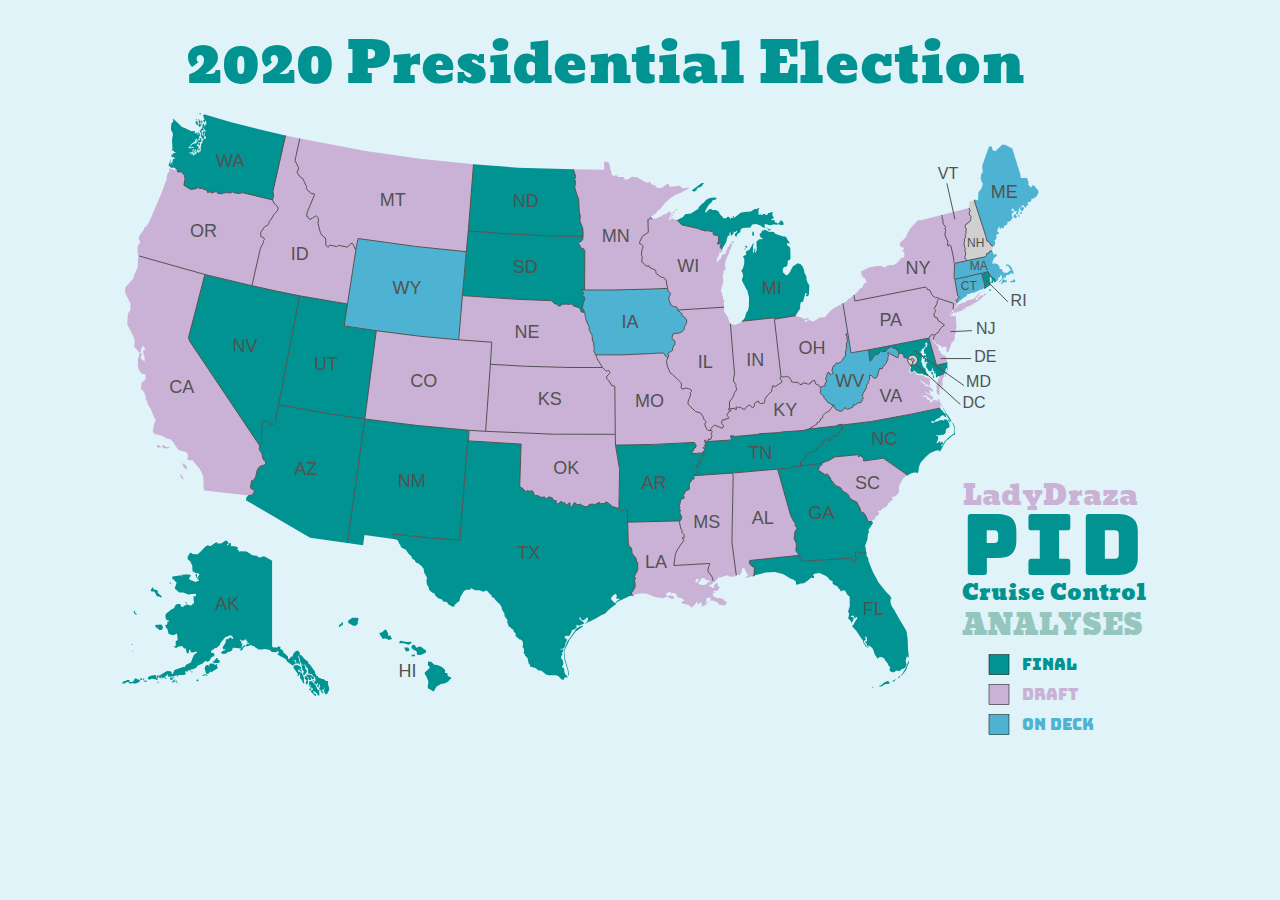
==== commit 891f3e72: "Center the map" ====
--- a/index.html
+++ b/index.html
@@ -47,6 +47,12 @@
         color: #4eb3d3;
       }
 
+      #map-container {
+         display: block;
+         margin-left: auto;
+         margin-right: auto;
+      }
+      
       #map .dim {
          fill: #D0D0D0;
       }
@@ -319,7 +325,7 @@
       </ul>
    </div>
 
-   <svg width="1059" height="800">
+   <svg id="map-container" width="1059" height="800">
 
    <svg id="map-title" x="0" y="0">
       <text>
